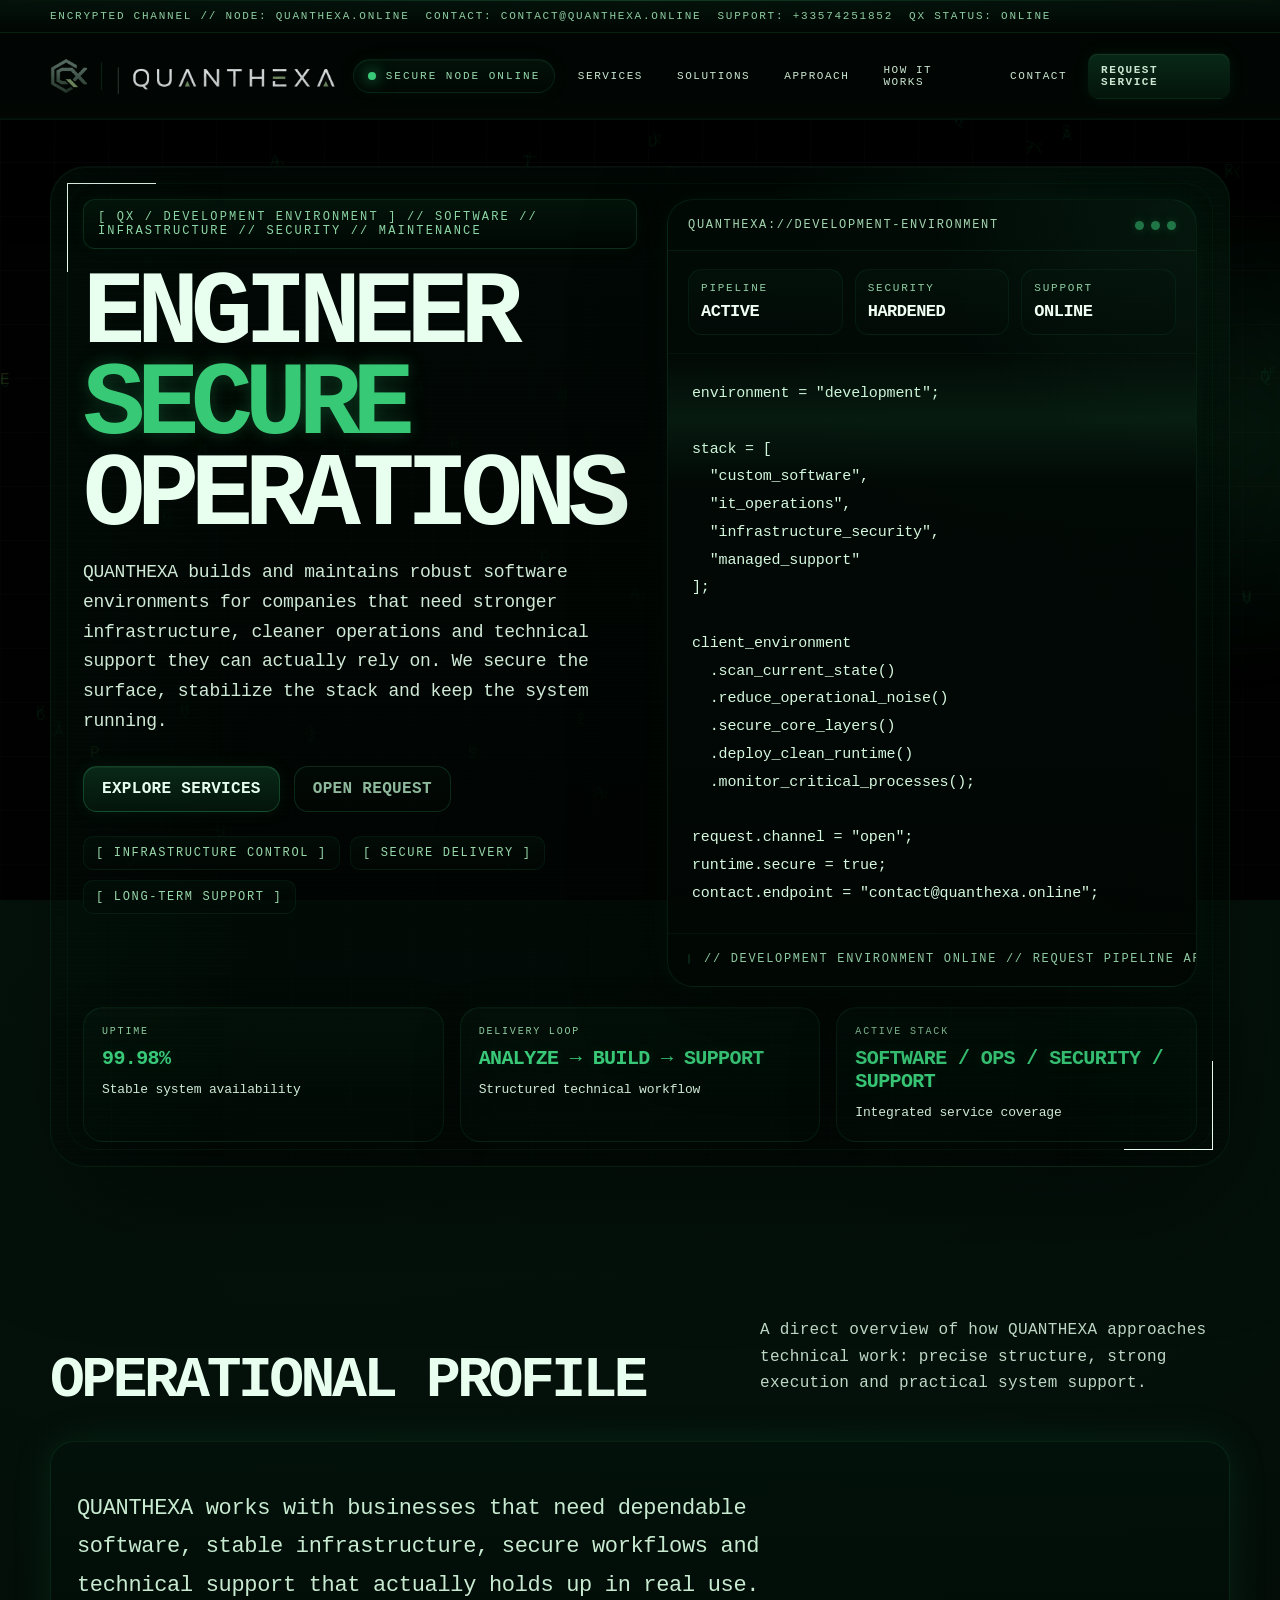
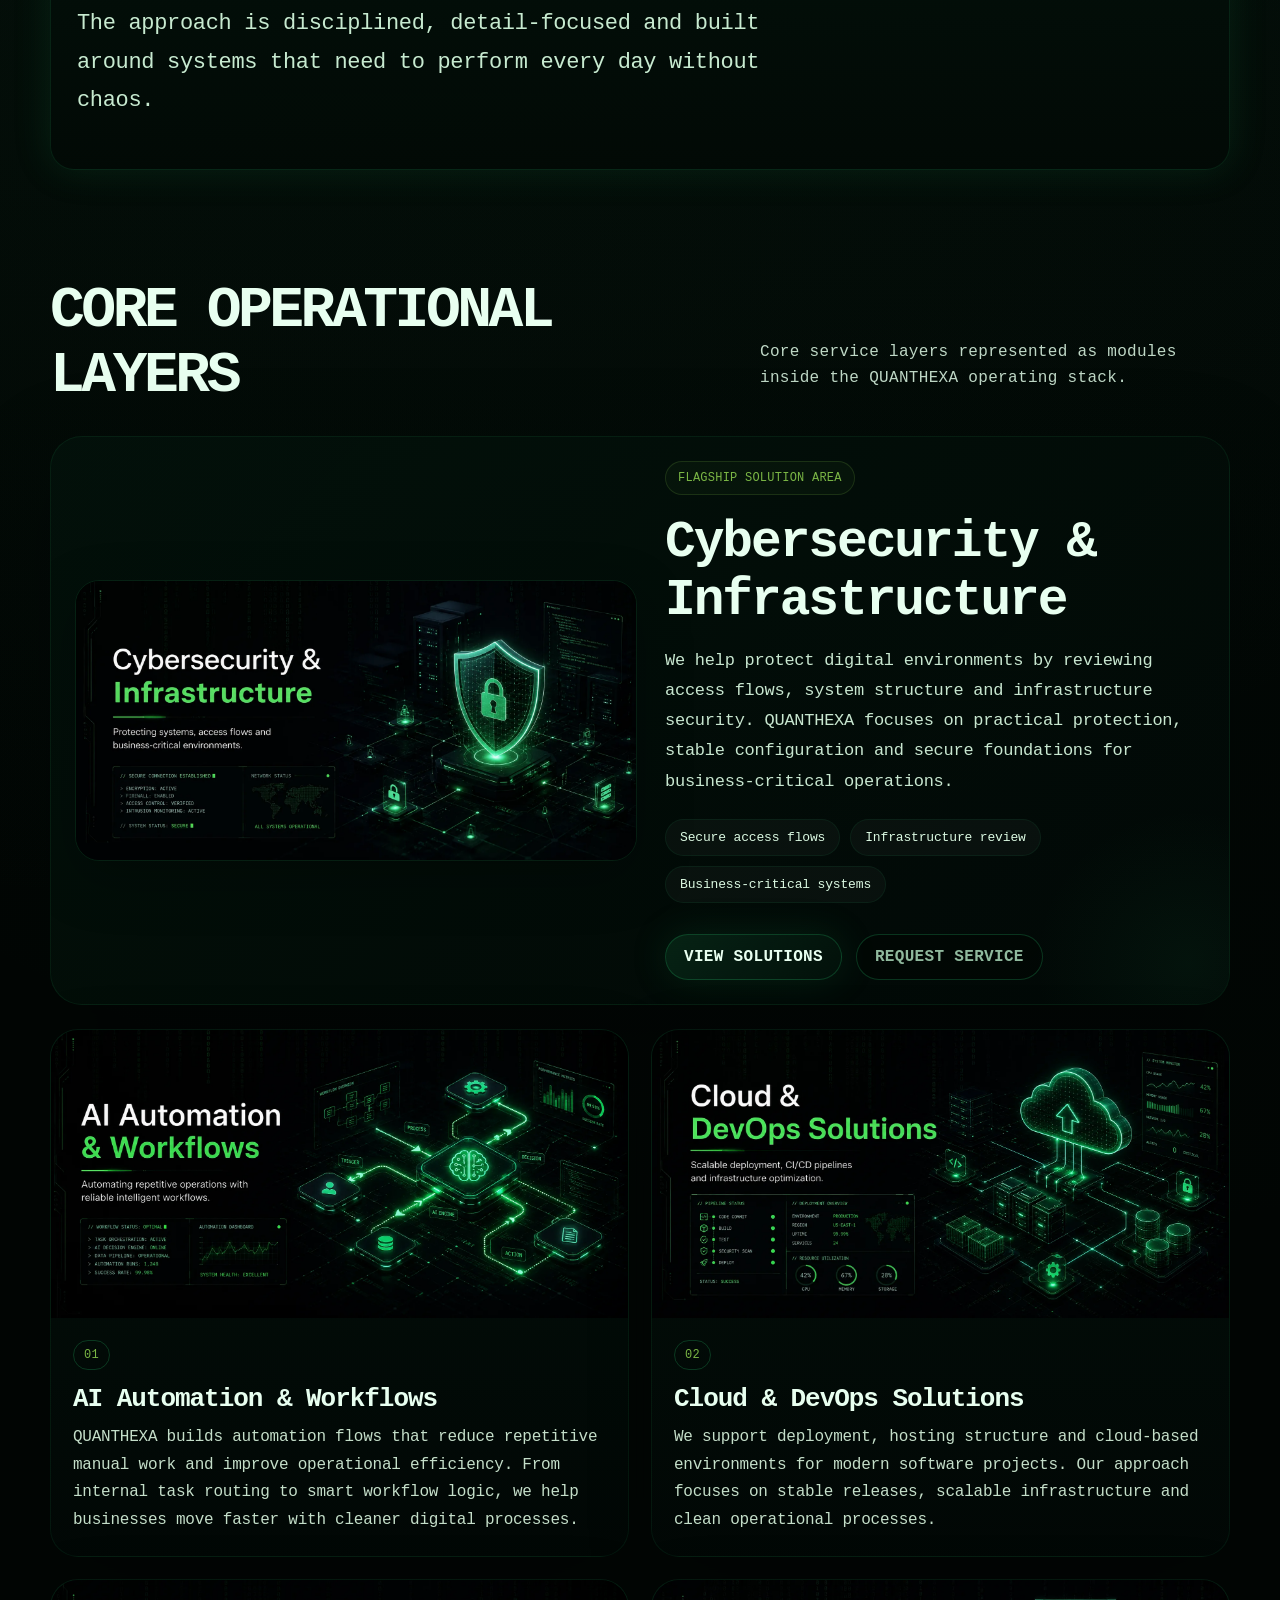
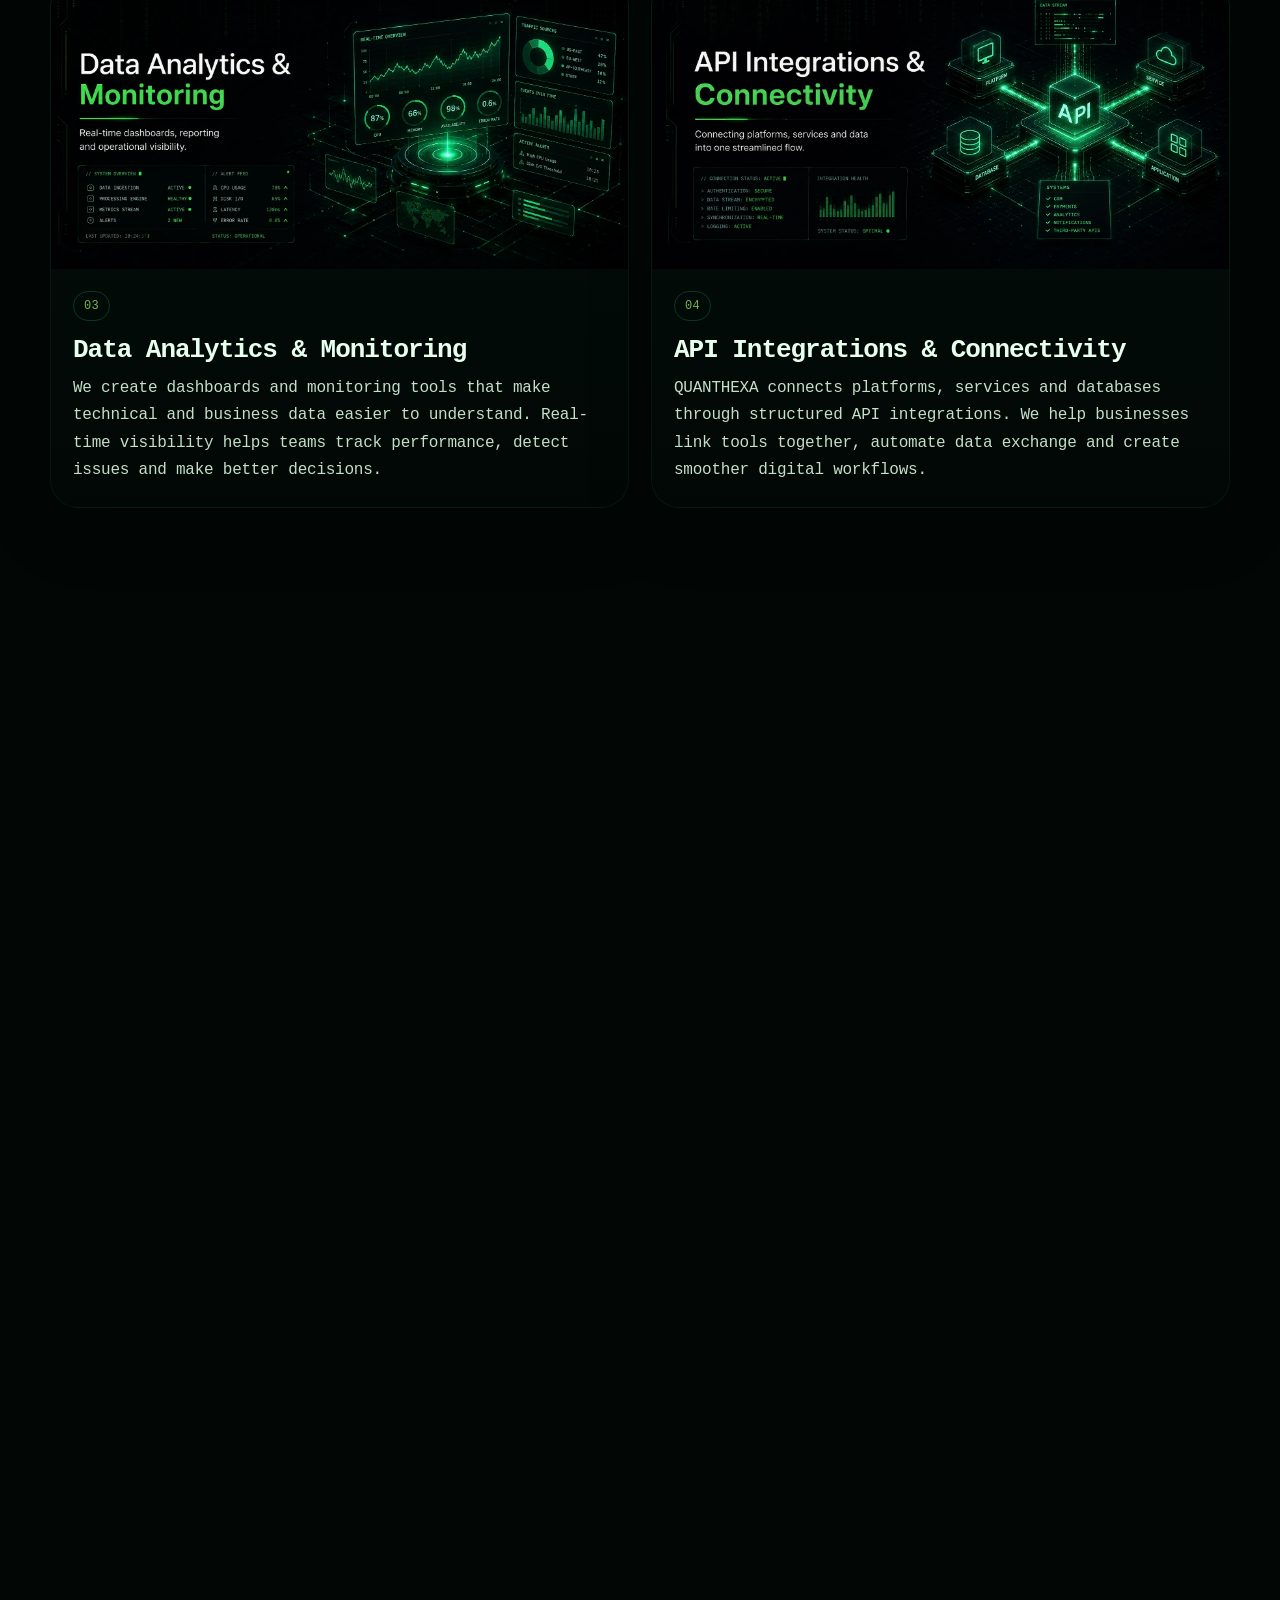
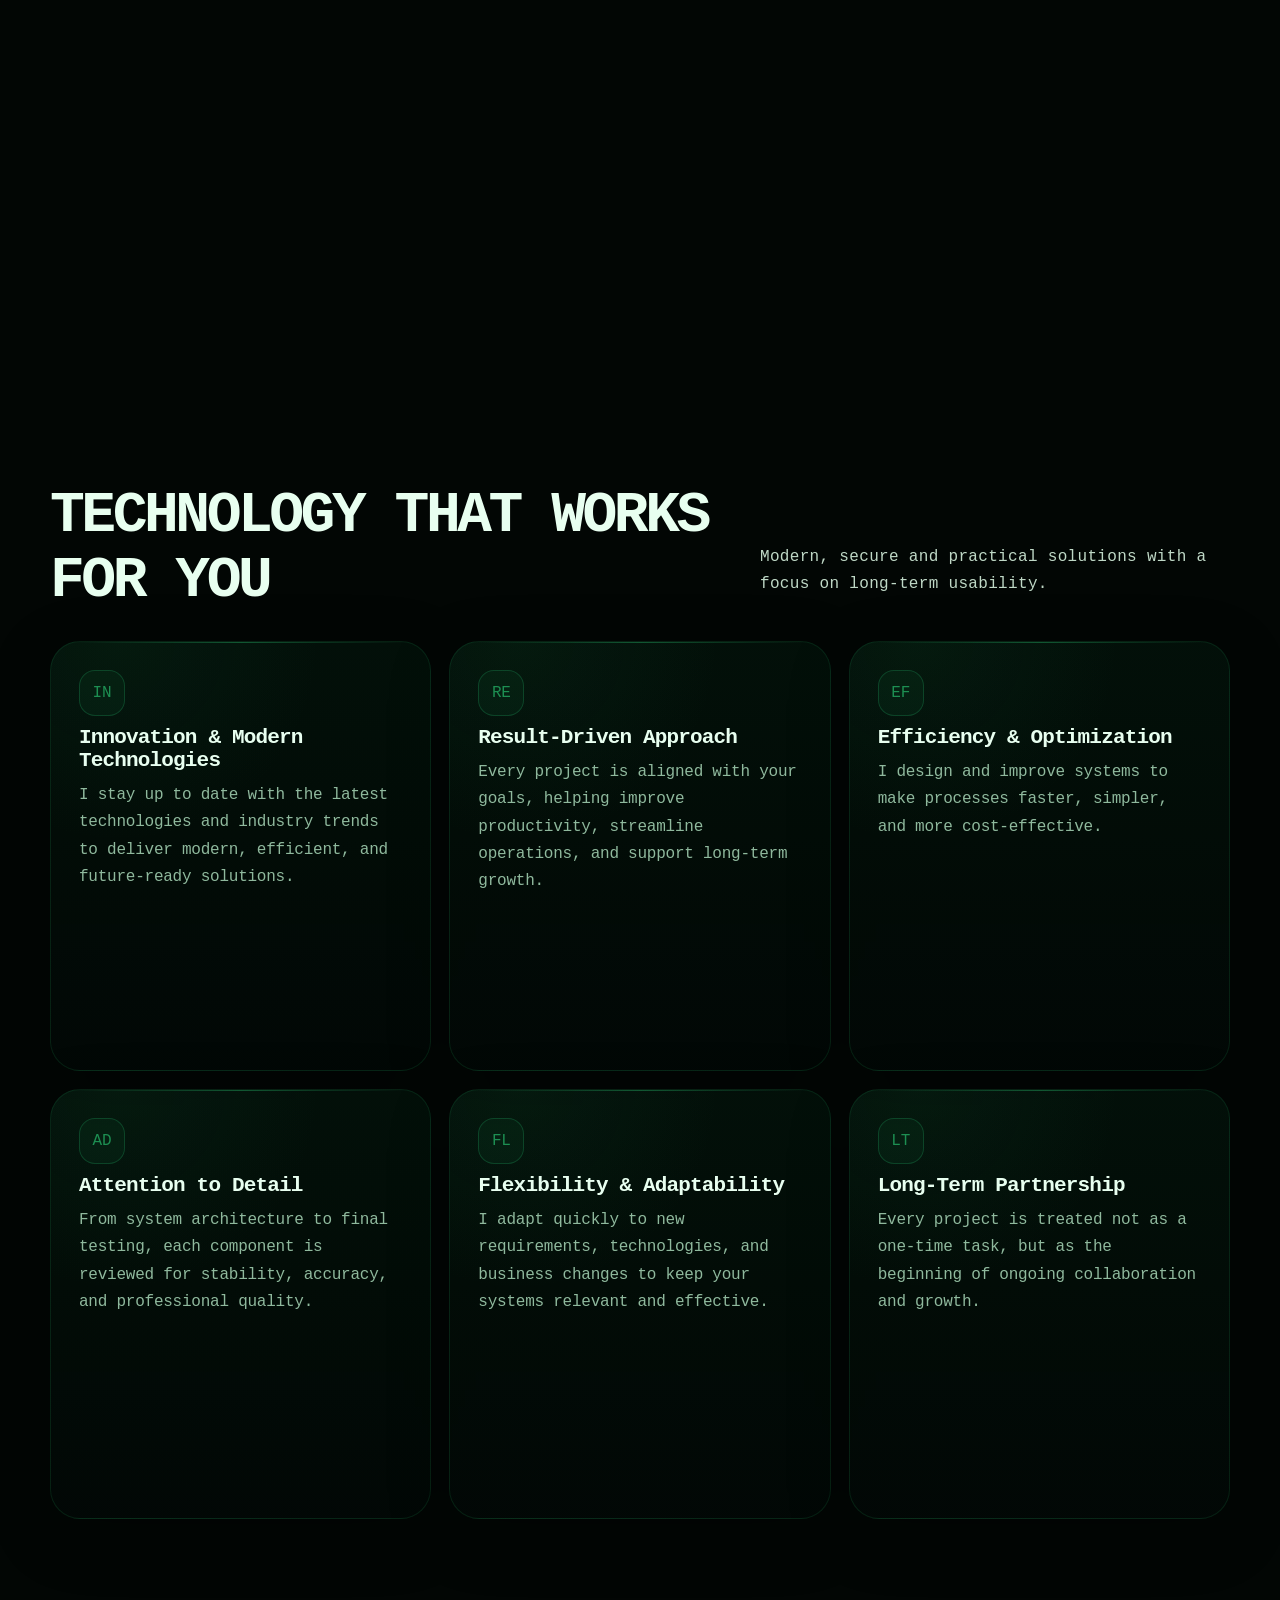
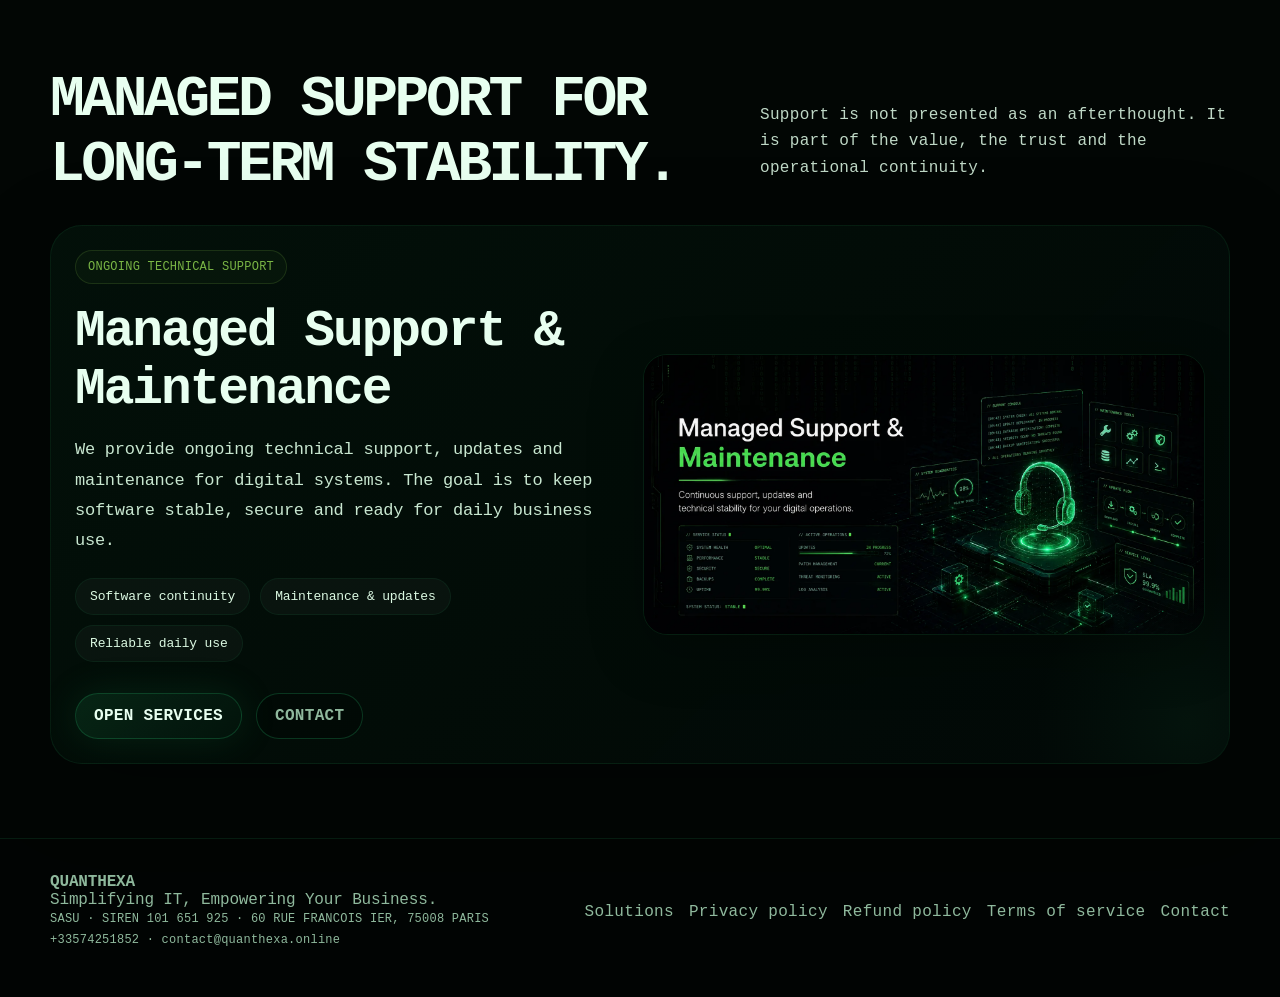
==== index.html @ be255910 "Add files via upload" ====
<!doctype html>
<html lang="en">
<head> <meta charset="utf-8"> <meta name="viewport" content="width=device-width, initial-scale=1"> <title>Main Page · QUANTHEXA</title> <meta name="description" content="QUANTHEXA provides custom software, IT operations, system management, support and maintenance services from Paris."> <script>
(function(){ try { if (localStorage.getItem('qxPreloaderShown') === 'true') { document.documentElement.classList.add('qx-preloader-skip'); } } catch(e) {}
})();
</script><link rel="stylesheet" href="assets/style.css"> <link rel="icon" type="image/png" sizes="32x32" href="assets/images/favicon-32x32.png"> <link rel="icon" href="assets/images/favicon.ico"> <link rel="apple-touch-icon" href="assets/images/apple-touch-icon.png">
</head>
<body>
<div id="qx-preloader" class="qx-preloader" aria-hidden="true"> <div class="qx-loader-shell"> <div class="qx-loader-mark"><span>QX</span></div> <div class="qx-loader-copy"> <div class="qx-loader-kicker">QUANTHEXA DEVELOPMENT CORE</div> <div class="qx-loader-title">Welcome to the development environment</div> <div class="qx-loader-lines"> <span>[OK] Development environment unlocked</span> <span>[OK] Core modules synchronized</span> <span>[OK] Secure session established</span> </div> <div class="qx-loader-bar"><i></i></div> </div> </div>
</div> <canvas id="matrixCanvas"></canvas> <div class="noise"></div> <div class="glow-orb"></div> <header class="topbar topbar-hq topbar-hq-v3"> <div class="topbar-signal topbar-signal-v3"> <div class="container topbar-signal-inner topbar-signal-inner-v3"> <span>ENCRYPTED CHANNEL // NODE: QUANTHEXA.ONLINE</span> <span>CONTACT: contact@quanthexa.online</span> <span>SUPPORT: +33574251852</span> <span>QX STATUS: ONLINE</span> </div> </div> <div class="container nav nav-hacker nav-hq nav-hq-v3"> <div class="nav-left nav-left-v3"> <a class="brand brand-split" href="index.html"><img class="brand-symbol" src="assets/images/quanthexa-symbol.png" alt="QUANTHEXA logo"><span class="brand-separator" aria-hidden="true"></span><img class="brand-wordmark" src="assets/images/quanthexa-wordmark.png" alt="QUANTHEXA"></a> <div class="nav-status"><span class="status-dot"></span>SECURE NODE ONLINE</div> </div> <nav class="navlinks navlinks-hacker navlinks-hq navlinks-hq-v3"> <a href="services.html">Services</a> <a href="solutions.html">Solutions</a> <a href="cases.html">Approach</a> <a href="process.html">How it works</a> <a href="contact.html">Contact</a> <a class="btn btn-cta-hacker" href="request.html">Request service</a> </nav> <div class="nav-right-ops"> <div class="ops-chip"><small>LATENCY</small><b>12MS</b></div> <div class="ops-chip"><small>THREAT</small><b>LOW</b></div> <div class="ops-chip"><small>MODE</small><b>READY</b></div> </div> <button class="btn secondary hamb">Menu</button> </div> </header> <main> <section class="hero hero-hacker hero-hacker-v4 hero-with-right-console">
      <div class="container">
        <div class="hq-shell hq-shell-v4 hq-shell-right-console">
          <div class="hq-frame-lines" aria-hidden="true"></div>
          <div class="hq-grid hq-grid-right-console">
            <div class="hq-copy reveal">
              <div class="hacker-kicker">[ QX / DEVELOPMENT ENVIRONMENT ] // SOFTWARE // INFRASTRUCTURE // SECURITY // MAINTENANCE</div>
              <h1 class="hq-title hq-title-v4">
                <span>ENGINEER</span>
                <span class="accent-line">SECURE</span>
                <span>OPERATIONS</span>
              </h1>
              <p class="lead hq-lead">QUANTHEXA builds and maintains robust software environments for companies that need stronger infrastructure, cleaner operations and technical support they can actually rely on. We secure the surface, stabilize the stack and keep the system running.</p>
              <div class="hero-actions hacker-actions">
                <a class="btn btn-cta-hacker" href="services.html">Explore services</a>
                <a class="btn secondary btn-outline-hacker" href="request.html">Open request</a>
              </div>
              <div class="hq-tape hq-tape-v4">
                <span>[ INFRASTRUCTURE CONTROL ]</span>
                <span>[ SECURE DELIVERY ]</span>
                <span>[ LONG-TERM SUPPORT ]</span>
              </div>
            </div>

            <aside class="right-dev-console reveal">
              <div class="right-dev-console-head">
                <span>quanthexa://development-environment</span>
                <div class="hacker-console-lights"><i></i><i></i><i></i></div>
              </div>

              <div class="right-console-chips">
                <div class="console-chip"><small>PIPELINE</small><b>ACTIVE</b></div>
                <div class="console-chip"><small>SECURITY</small><b>HARDENED</b></div>
                <div class="console-chip"><small>SUPPORT</small><b>ONLINE</b></div>
              </div>

              <div class="right-code-window">
                <div class="scan scan-fast"></div>
                <pre class="hacker-code">environment = "development";

stack = [
  "custom_software",
  "it_operations",
  "infrastructure_security",
  "managed_support"
];

client_environment
  .scan_current_state()
  .reduce_operational_noise()
  .secure_core_layers()
  .deploy_clean_runtime()
  .monitor_critical_processes();

request.channel = "open";
runtime.secure = true;
contact.endpoint = "contact@quanthexa.online";</pre>
              </div>

              <div class="right-console-footer">
                <div class="console-meter"><span></span></div>
                <p>// DEVELOPMENT ENVIRONMENT ONLINE // REQUEST PIPELINE ARMED</p>
              </div>
            </aside>
          </div>

          <div class="hero-ops-strip reveal">
            <div class="ops-strip-card"><small>UPTIME</small><b>99.98%</b><span>Stable system availability</span></div>
            <div class="ops-strip-card"><small>DELIVERY LOOP</small><b>ANALYZE → BUILD → SUPPORT</b><span>Structured technical workflow</span></div>
            <div class="ops-strip-card"><small>ACTIVE STACK</small><b>SOFTWARE / OPS / SECURITY / SUPPORT</b><span>Integrated service coverage</span></div>
          </div>
        </div>
      </div>
    </section> <section class="section"> <div class="container"> <div class="section-title reveal"> <h2>Operational profile</h2> <p>A direct overview of how QUANTHEXA approaches technical work: precise structure, strong execution and practical system support.</p> </div> <div class="panel reveal"> <p class="lead">QUANTHEXA works with businesses that need dependable software, stable infrastructure, secure workflows and technical support that actually holds up in real use. The approach is disciplined, detail-focused and built around systems that need to perform every day without chaos.</p> </div> </div> </section> <section class="section home-visual-section"> <div class="container"> <div class="section-title reveal"> <h2>Core operational layers</h2> <p>Core service layers represented as modules inside the QUANTHEXA operating stack.</p> </div> <div class="home-feature reveal"> <div class="home-feature-media"> <img src="assets/images/cybersecurity-infrastructure.webp" alt="Cybersecurity & Infrastructure" loading="lazy"> </div> <div class="home-feature-copy"> <span class="eyebrow">FLAGSHIP SOLUTION AREA</span> <h3>Cybersecurity & Infrastructure</h3> <p>We help protect digital environments by reviewing access flows, system structure and infrastructure security. QUANTHEXA focuses on practical protection, stable configuration and secure foundations for business-critical operations.</p> <div class="feature-pills"> <span>Secure access flows</span> <span>Infrastructure review</span> <span>Business-critical systems</span> </div> <div class="hero-actions"> <a class="btn" href="solutions.html">View solutions</a> <a class="btn secondary" href="request.html">Request service</a> </div> </div> </div> <div class="home-visual-grid"> <article class="home-visual-card reveal"> <img src="assets/images/ai-automation-workflows.webp" alt="AI Automation & Workflows" loading="lazy"> <div> <span class="badge">01</span> <h3>AI Automation & Workflows</h3> <p>QUANTHEXA builds automation flows that reduce repetitive manual work and improve operational efficiency. From internal task routing to smart workflow logic, we help businesses move faster with cleaner digital processes.</p> </div> </article> <article class="home-visual-card reveal"> <img src="assets/images/cloud-devops-solutions.webp" alt="Cloud & DevOps Solutions" loading="lazy"> <div> <span class="badge">02</span> <h3>Cloud & DevOps Solutions</h3> <p>We support deployment, hosting structure and cloud-based environments for modern software projects. Our approach focuses on stable releases, scalable infrastructure and clean operational processes.</p> </div> </article> <article class="home-visual-card reveal"> <img src="assets/images/data-analytics-monitoring.webp" alt="Data Analytics & Monitoring" loading="lazy"> <div> <span class="badge">03</span> <h3>Data Analytics & Monitoring</h3> <p>We create dashboards and monitoring tools that make technical and business data easier to understand. Real-time visibility helps teams track performance, detect issues and make better decisions.</p> </div> </article> <article class="home-visual-card reveal"> <img src="assets/images/api-integrations-connectivity.webp" alt="API Integrations & Connectivity" loading="lazy"> <div> <span class="badge">04</span> <h3>API Integrations & Connectivity</h3> <p>QUANTHEXA connects platforms, services and databases through structured API integrations. We help businesses link tools together, automate data exchange and create smoother digital workflows.</p> </div> </article> </div> </div> </section> <section class="section"> <div class="container"> <div class="section-title reveal"> <h2>Solutions Designed to Perform and Last</h2> <p>I value long-term partnerships and always aim to be a reliable technology partner my clients can trust.</p> </div> <div class="cards"> <div class="card reveal"><div class="icon">01</div><span class="badge">QX-SVC-01</span><h3>Software Development & Custom Solutions</h3><p>I design and develop software tailored specifically to your needs. From the initial idea to the final deployment, I create applications that streamline your processes, improve efficiency, and help your business grow.</p><div class="price">from €1,200</div><button class="btn" data-service="Software Development & Custom Solutions">Request</button></div> <div class="card reveal"><div class="icon">02</div><span class="badge">QX-SVC-02</span><h3>IT Operations & System Management</h3><p>I take care of your IT systems so they run smoothly every day. I monitor networks, manage servers, optimize performance, and help prevent issues before they happen.</p><div class="price">from €900 / month</div><button class="btn" data-service="IT Operations & System Management">Request</button></div> <div class="card reveal"><div class="icon">03</div><span class="badge">QX-SVC-03</span><h3>Software Support & Maintenance</h3><p>I provide ongoing support to keep your software working at its best: bug fixes, feature updates, operational assistance, and reliable maintenance for business-critical tools.</p><div class="price">from €650 / month</div><button class="btn" data-service="Software Support & Maintenance">Request</button></div> </div> </div> </section> <section class="section"> <div class="container split"> <div class="reveal"> <span class="eyebrow">YOUR VISION, MY EXPERTISE</span> <h2>Your Partner in Digital Growth</h2> <p class="lead">I believe that technology should simplify processes, improve productivity, and support long-term growth. That’s why I work closely with every client, carefully analyzing their goals and challenges before building or managing any system.</p> <p>From software development to IT operations and maintenance, QUANTHEXA provides practical, scalable, and secure solutions designed for real business environments.</p> </div> <div class="terminal reveal"> <div class="terminal-head">growth-stack.map <div class="dots"><i></i><i></i><i></i></div></div> <div class="code-window">[OK] Business needs analyzed<br>[OK] Workflows mapped<br>[OK] System architecture planned<br>[OK] Secure development path selected<br>[OK] Long-term support model prepared<br><br>QX-DETAIL :: attention_to_detail<br>QX-FLEX :: adaptability_layer<br>QX-PARTNER :: long_term_support<br>QX-RESULT :: measurable_value</div> </div> </div> </section> <section class="section"> <div class="container"> <div class="section-title reveal"> <h2>Technology That Works for You</h2> <p>Modern, secure and practical solutions with a focus on long-term usability.</p> </div> <div class="cards"> <div class="card reveal"><div class="icon">IN</div><h3>Innovation & Modern Technologies</h3><p>I stay up to date with the latest technologies and industry trends to deliver modern, efficient, and future-ready solutions.</p></div> <div class="card reveal"><div class="icon">RE</div><h3>Result-Driven Approach</h3><p>Every project is aligned with your goals, helping improve productivity, streamline operations, and support long-term growth.</p></div> <div class="card reveal"><div class="icon">EF</div><h3>Efficiency & Optimization</h3><p>I design and improve systems to make processes faster, simpler, and more cost-effective.</p></div> <div class="card reveal"><div class="icon">AD</div><h3>Attention to Detail</h3><p>From system architecture to final testing, each component is reviewed for stability, accuracy, and professional quality.</p></div> <div class="card reveal"><div class="icon">FL</div><h3>Flexibility & Adaptability</h3><p>I adapt quickly to new requirements, technologies, and business changes to keep your systems relevant and effective.</p></div> <div class="card reveal"><div class="icon">LT</div><h3>Long-Term Partnership</h3><p>Every project is treated not as a one-time task, but as the beginning of ongoing collaboration and growth.</p></div> </div> </div> </section> <section class="section"> <div class="container"> <div class="section-title reveal"> <h2>Managed support for long-term stability.</h2> <p>Support is not presented as an afterthought. It is part of the value, the trust and the operational continuity.</p> </div> <div class="home-feature reverse reveal"> <div class="home-feature-media"> <img src="assets/images/managed-support-maintenance.webp" alt="Managed Support & Maintenance" loading="lazy"> </div> <div class="home-feature-copy"> <span class="eyebrow">ONGOING TECHNICAL SUPPORT</span> <h3>Managed Support & Maintenance</h3> <p>We provide ongoing technical support, updates and maintenance for digital systems. The goal is to keep software stable, secure and ready for daily business use.</p> <div class="feature-pills"> <span>Software continuity</span> <span>Maintenance & updates</span> <span>Reliable daily use</span> </div> <div class="hero-actions"> <a class="btn" href="services.html">Open services</a> <a class="btn secondary" href="contact.html">Contact</a> </div> </div> </div> </div> </section> </main> <footer class="footer"> <div class="container footer-grid"> <div><b>QUANTHEXA</b><br>Simplifying IT, Empowering Your Business.<br><span class="micro">SASU · SIREN 101 651 925 · 60 RUE FRANCOIS IER, 75008 PARIS</span><br><span class="micro">+33574251852 · contact@quanthexa.online</span></div> <div class="footer-links"><a href="solutions.html">Solutions</a><a href="privacy.html">Privacy policy</a><a href="refund.html">Refund policy</a><a href="terms.html">Terms of service</a><a href="contact.html">Contact</a></div> </div> </footer> <script src="assets/app.js"></script>
</body>
</html>
---- assets/style.css ----
:root{
  --bg:#020604;
  --panel:rgba(3,18,11,.78);
  --line:rgba(29,143,82,.18);
  --line2:rgba(29,143,82,.34);
  --text:#e8fff0;
  --muted:#8fb99d;
  --green:#1d8f52;
  --acid:#7ab645;
  --shadow:0 0 38px rgba(29,143,82,.16);
  --radius:24px;
}
*{box-sizing:border-box}html{scroll-behavior:smooth}body{margin:0;min-height:100vh;font-family:Inter,ui-sans-serif,system-ui,-apple-system,BlinkMacSystemFont,"Segoe UI",Arial,sans-serif;color:var(--text);background:radial-gradient(circle at 20% 0%,rgba(29,143,82,.12),transparent 34%),radial-gradient(circle at 80% 10%,rgba(18,96,66,.06),transparent 32%),var(--bg);overflow-x:hidden}#matrixCanvas{position:fixed;inset:0;width:100%;height:100%;z-index:-3;background:#010302}.noise{position:fixed;inset:0;z-index:-2;pointer-events:none;background-image:linear-gradient(rgba(255,255,255,.025) 1px,transparent 1px),linear-gradient(90deg,rgba(255,255,255,.018) 1px,transparent 1px);background-size:54px 54px;mask-image:linear-gradient(to bottom,#000,rgba(0,0,0,.55))}.glow-orb{position:fixed;width:540px;height:540px;right:-220px;top:18vh;background:radial-gradient(circle,rgba(29,143,82,.18),transparent 65%);filter:blur(16px);z-index:-1;pointer-events:none}a{color:inherit;text-decoration:none}.container{width:min(1180px,calc(100% - 40px));margin:0 auto}.topbar{position:sticky;top:0;z-index:50;backdrop-filter:blur(18px);background:linear-gradient(180deg,rgba(2,8,5,.9),rgba(2,8,5,.62));border-bottom:1px solid var(--line)}.nav{display:flex;align-items:center;justify-content:space-between;height:78px}.brand{display:flex;align-items:center;gap:13px;font-weight:800;letter-spacing:.12em}.logo{width:42px;height:42px;border:1px solid var(--line2);border-radius:14px;background:linear-gradient(135deg,rgba(29,143,82,.24),rgba(0,0,0,.3));display:grid;place-items:center;box-shadow:var(--shadow);position:relative;overflow:hidden}.logo:before{content:"";position:absolute;inset:8px;border:1px solid rgba(122,182,69,.24);transform:rotate(45deg)}.logo span{color:var(--green);font-family:ui-monospace,SFMono-Regular,Menlo,monospace;font-size:13px}.navlinks{display:flex;align-items:center;gap:8px}.navlinks a{padding:11px 14px;border:1px solid transparent;border-radius:999px;color:var(--muted);font-size:14px}.navlinks a:hover,.navlinks a.active{border-color:var(--line2);color:var(--text);background:rgba(29,143,82,.07)}.btn{display:inline-flex;align-items:center;justify-content:center;gap:10px;border:1px solid var(--line2);background:linear-gradient(135deg,rgba(29,143,82,.18),rgba(29,143,82,.05));color:var(--text);border-radius:999px;padding:13px 18px;font-weight:700;box-shadow:var(--shadow);cursor:pointer;transition:.2s}.btn:hover{transform:translateY(-2px);border-color:rgba(122,182,69,.38)}.btn.secondary{background:rgba(0,0,0,.25);box-shadow:none;color:var(--muted)}.hero{padding:96px 0 64px}.grid-hero{display:grid;grid-template-columns:1.04fr .96fr;gap:38px;align-items:center}.eyebrow{display:inline-flex;gap:9px;align-items:center;color:var(--acid);border:1px solid rgba(122,182,69,.18);background:rgba(122,182,69,.045);border-radius:999px;padding:9px 12px;font-family:ui-monospace,SFMono-Regular,Menlo,monospace;font-size:12px;letter-spacing:.12em}.pulse{width:7px;height:7px;border-radius:50%;background:var(--green);box-shadow:0 0 16px var(--green)}h1{font-size:clamp(46px,8vw,96px);line-height:.94;margin:24px 0 22px;letter-spacing:-.075em}.accent{color:var(--green);text-shadow:0 0 34px rgba(29,143,82,.26)}.lead{font-size:clamp(17px,2.2vw,22px);line-height:1.65;color:#c7ead0;max-width:720px}.hero-actions{display:flex;gap:14px;flex-wrap:wrap;margin-top:31px}.terminal{border:1px solid var(--line);background:linear-gradient(180deg,rgba(1,11,6,.84),rgba(1,8,5,.66));border-radius:var(--radius);box-shadow:var(--shadow);overflow:hidden}.terminal-head{display:flex;align-items:center;justify-content:space-between;border-bottom:1px solid var(--line);padding:14px 16px;color:var(--muted);font-family:ui-monospace,SFMono-Regular,Menlo,monospace;font-size:12px}.dots{display:flex;gap:7px}.dots i{display:block;width:10px;height:10px;border-radius:50%;background:rgba(29,143,82,.42)}.code-window{padding:20px;min-height:390px;font-family:ui-monospace,SFMono-Regular,Menlo,monospace;font-size:13px;line-height:1.8;color:#bfffd0;position:relative}.code-window b{color:var(--green)}.code-window em{color:var(--acid);font-style:normal}.scan{position:absolute;inset:0;background:linear-gradient(transparent,rgba(29,143,82,.08),transparent);height:120px;animation:scan 5.5s linear infinite;pointer-events:none}@keyframes scan{from{transform:translateY(-160px)}to{transform:translateY(420px)}}.section{padding:74px 0}.section-title{display:flex;justify-content:space-between;gap:20px;align-items:end;margin-bottom:28px}.section-title h2{font-size:clamp(32px,5vw,58px);letter-spacing:-.055em;margin:0}.section-title p{max-width:470px;color:var(--muted);line-height:1.65}.cards{display:grid;grid-template-columns:repeat(3,1fr);gap:18px}.card{border:1px solid var(--line);background:linear-gradient(180deg,var(--panel),rgba(2,9,5,.72));border-radius:var(--radius);padding:24px;box-shadow:0 16px 60px rgba(0,0,0,.26);position:relative;overflow:hidden}.card:before{content:"";position:absolute;top:0;left:20px;right:20px;height:1px;background:linear-gradient(90deg,transparent,var(--green),transparent);opacity:.55}.card h3{font-size:21px;margin:10px 0 10px}.card p{color:var(--muted);line-height:1.7;margin:0}.icon{width:46px;height:46px;border:1px solid var(--line2);border-radius:16px;display:grid;place-items:center;color:var(--green);background:rgba(29,143,82,.08);font-family:ui-monospace,SFMono-Regular,Menlo,monospace}.price{font-size:34px;font-weight:700;margin:20px 0 4px;color:var(--green)}.micro{font-size:12px;color:var(--muted);font-family:ui-monospace,SFMono-Regular,Menlo,monospace}.split{display:grid;grid-template-columns:.9fr 1.1fr;gap:22px}.list{display:grid;gap:12px}.item{display:flex;gap:13px;border:1px solid var(--line);border-radius:18px;padding:14px;background:rgba(3,15,8,.56)}.check{color:var(--green);font-weight:900}.stats{display:grid;grid-template-columns:repeat(4,1fr);gap:14px;margin-top:28px}.stat{border:1px solid var(--line);border-radius:20px;padding:18px;background:rgba(5,22,12,.62)}.stat b{display:block;font-size:30px;color:var(--green)}.stat span{color:var(--muted);font-size:13px}.page-hero{padding:72px 0 32px}.page-hero h1{font-size:clamp(42px,7vw,78px)}.service-table{display:grid;gap:14px}.service-row{display:grid;grid-template-columns:1fr auto;gap:20px;align-items:center;border:1px solid var(--line);border-radius:24px;padding:22px;background:rgba(4,20,11,.72)}.service-row h3{margin:0 0 8px}.service-row p{margin:0;color:var(--muted);line-height:1.55}.badge{display:inline-flex;padding:7px 10px;border:1px solid var(--line2);border-radius:999px;color:var(--acid);font-family:ui-monospace,SFMono-Regular,Menlo,monospace;font-size:12px}.timeline{display:grid;gap:18px;counter-reset:step}.step{counter-increment:step;display:grid;grid-template-columns:72px 1fr;gap:16px;align-items:start;border:1px solid var(--line);background:rgba(3,18,10,.72);border-radius:24px;padding:22px}.step:before{content:"0" counter(step);width:52px;height:52px;border-radius:18px;border:1px solid var(--line2);display:grid;place-items:center;color:var(--green);font-family:ui-monospace,SFMono-Regular,Menlo,monospace;background:rgba(29,143,82,.08)}.form{display:grid;gap:14px}.field{display:grid;gap:8px}.field label{color:#caffd5;font-size:14px}.field input,.field select,.field textarea{width:100%;border:1px solid var(--line);background:rgba(0,0,0,.34);border-radius:16px;padding:14px 15px;color:var(--text);outline:none;font:inherit}.field textarea{min-height:130px;resize:vertical}.field input:focus,.field select:focus,.field textarea:focus{border-color:rgba(29,143,82,.55);box-shadow:0 0 0 4px rgba(29,143,82,.08)}.success{display:none;border:1px solid rgba(56,255,122,.45);border-radius:20px;padding:18px;background:rgba(29,143,82,.11);color:#dffff0}.success.show{display:block}.footer{border-top:1px solid var(--line);padding:34px 0 46px;color:var(--muted);background:rgba(0,0,0,.25)}.footer-grid{display:grid;grid-template-columns:1fr auto;gap:20px;align-items:center}.footer-links{display:flex;gap:15px;flex-wrap:wrap}.reveal{opacity:0;transform:translateY(18px);transition:opacity .7s ease,transform .7s ease}.reveal.visible{opacity:1;transform:none}.hamb{display:none}@media(max-width:860px){.navlinks{display:none}.hamb{display:inline-flex}.grid-hero,.split{grid-template-columns:1fr}.cards{grid-template-columns:1fr}.stats{grid-template-columns:repeat(2,1fr)}.section-title{display:block}.service-row{grid-template-columns:1fr}.footer-grid{grid-template-columns:1fr}.hero{padding-top:54px}h1{font-size:52px}.mobile-open .navlinks{display:flex;position:absolute;left:20px;right:20px;top:78px;flex-direction:column;align-items:stretch;background:rgba(2,8,5,.96);border:1px solid var(--line);border-radius:22px;padding:14px}.mobile-open .navlinks a{text-align:center}}

.panel{border:1px solid var(--line);background:linear-gradient(180deg,var(--panel),rgba(2,9,5,.72));border-radius:var(--radius);padding:26px;box-shadow:var(--shadow)}.legal h2{margin-top:28px}.legal h2:first-child{margin-top:0}.legal p{color:#c7ead0;line-height:1.75}.panel p{color:#c7ead0;line-height:1.75}


.solution-stack{display:grid;gap:34px}.solution-block{border:1px solid var(--line);background:linear-gradient(180deg,rgba(3,18,11,.82),rgba(1,8,5,.72));border-radius:30px;overflow:hidden;box-shadow:0 24px 80px rgba(0,0,0,.34)}.solution-block img{display:block;width:100%;aspect-ratio:2/1;object-fit:cover}.solution-copy{padding:28px}.solution-copy h2{font-size:clamp(28px,4vw,48px);letter-spacing:-.045em;margin:14px 0 12px}.solution-copy p{color:#c7ead0;line-height:1.75;font-size:17px;max-width:920px}.visual-grid{display:grid;grid-template-columns:repeat(2,1fr);gap:18px}.visual-card{border:1px solid var(--line);border-radius:24px;overflow:hidden;background:rgba(3,18,11,.72);box-shadow:0 18px 60px rgba(0,0,0,.24)}.visual-card img{display:block;width:100%;aspect-ratio:2/1;object-fit:cover}.visual-card div{padding:20px}.visual-card h3{margin:12px 0 8px;font-size:22px}.visual-card p{margin:0;color:#c7ead0;line-height:1.65}.center-action{display:flex;justify-content:center;margin-top:26px}@media(max-width:860px){.visual-grid{grid-template-columns:1fr}.solution-copy{padding:22px}}


/* Premium services redesign */
.premium-hero{padding:84px 0 34px}
.hero-shell{display:grid;grid-template-columns:1.2fr .8fr;gap:24px;align-items:stretch;padding:28px;border:1px solid rgba(29,143,82,.16);border-radius:32px;background:linear-gradient(135deg,rgba(4,18,11,.88),rgba(2,10,7,.62));box-shadow:0 30px 100px rgba(0,0,0,.34),inset 0 1px 0 rgba(255,255,255,.04);position:relative;overflow:hidden}
.hero-shell:before{content:"";position:absolute;inset:0;background:linear-gradient(120deg,rgba(122,182,69,.05),transparent 28%,transparent 72%,rgba(29,143,82,.08));pointer-events:none}
.hero-shell-copy h1{max-width:880px;margin-bottom:16px}
.hero-shell-copy .lead{max-width:760px}
.hero-shell-aside{display:flex;align-items:stretch}
.mini-terminal{width:100%;border:1px solid rgba(29,143,82,.16);border-radius:26px;background:linear-gradient(180deg,rgba(3,14,9,.92),rgba(2,8,5,.8));overflow:hidden;box-shadow:inset 0 1px 0 rgba(255,255,255,.03)}
.mini-head{display:flex;justify-content:space-between;align-items:center;padding:14px 16px;border-bottom:1px solid rgba(29,143,82,.14);color:var(--muted);font-family:ui-monospace,SFMono-Regular,Menlo,monospace;font-size:12px}
.mini-body{padding:18px;display:grid;gap:14px}
.mini-body div{display:flex;justify-content:space-between;gap:12px;padding:12px 14px;border-radius:18px;background:rgba(56,255,122,.045);border:1px solid rgba(29,143,82,.09)}
.mini-body span{color:var(--muted);font-size:13px;text-transform:lowercase}
.mini-body b{color:#e7fff0;font-size:14px}
.hero-metrics{display:grid;grid-template-columns:repeat(3,1fr);gap:18px;margin-top:18px}
.metric-card{padding:22px;border:1px solid rgba(29,143,82,.14);border-radius:26px;background:linear-gradient(180deg,rgba(3,16,10,.82),rgba(2,9,6,.7));box-shadow:0 18px 54px rgba(0,0,0,.18)}
.metric-card span{display:block;color:var(--muted);font-size:13px;margin-bottom:10px}
.metric-card b{display:block;font-size:24px;letter-spacing:-.04em;margin-bottom:8px;color:#f2fff6}
.metric-card small{display:block;color:#bad7c1;line-height:1.6;font-size:13px}
.services-premium-section{padding-top:28px}
.premium-services{display:grid;gap:18px}
.service-lux{display:grid;grid-template-columns:minmax(0,1fr) 285px;gap:24px;padding:26px;border:1px solid rgba(29,143,82,.14);border-radius:30px;background:linear-gradient(135deg,rgba(3,18,11,.84),rgba(2,10,7,.72));position:relative;overflow:hidden;box-shadow:0 22px 70px rgba(0,0,0,.28),inset 0 1px 0 rgba(255,255,255,.03);transition:transform .25s ease,border-color .25s ease,box-shadow .25s ease}
.service-lux:before{content:"";position:absolute;top:0;left:32px;right:32px;height:1px;background:linear-gradient(90deg,transparent,rgba(122,182,69,.56),transparent);opacity:.42}
.service-lux:after{content:"";position:absolute;inset:auto -80px -120px auto;width:260px;height:260px;background:radial-gradient(circle,rgba(29,143,82,.11),transparent 65%);pointer-events:none}
.service-lux:hover{transform:translateY(-3px);border-color:rgba(29,143,82,.24);box-shadow:0 30px 90px rgba(0,0,0,.35),0 0 0 1px rgba(29,143,82,.04) inset}
.service-lux-main h3{font-size:31px;letter-spacing:-.05em;margin:14px 0 10px}
.service-lux-main p{margin:0;color:#c7ead0;line-height:1.72;font-size:16px;max-width:820px}
.service-lux-top{display:flex;align-items:center;gap:10px;flex-wrap:wrap}
.service-tag{display:inline-flex;padding:8px 12px;border-radius:999px;background:rgba(29,143,82,.08);border:1px solid rgba(29,143,82,.14);color:#d8ffdd;font-size:12px;letter-spacing:.04em;text-transform:uppercase}
.service-points{display:flex;gap:10px;flex-wrap:wrap;margin-top:18px}
.service-points span{display:inline-flex;align-items:center;gap:8px;padding:10px 14px;border-radius:999px;background:rgba(255,255,255,.03);border:1px solid rgba(56,255,122,.1);color:#d9f5df;font-size:13px}
.service-points span:before{content:"";width:6px;height:6px;border-radius:50%;background:var(--green);box-shadow:0 0 10px rgba(29,143,82,.42)}
.service-lux-side{position:relative;display:flex;flex-direction:column;justify-content:space-between;gap:16px;padding:18px;border-radius:24px;border:1px solid rgba(29,143,82,.12);background:linear-gradient(180deg,rgba(7,26,16,.76),rgba(3,10,7,.92));box-shadow:inset 0 1px 0 rgba(255,255,255,.03)}
.service-price-block small{display:block;color:var(--muted);font-size:12px;letter-spacing:.08em;text-transform:uppercase;margin-bottom:8px}
.service-price-block .price{margin:0 0 10px;font-size:clamp(30px,2vw,42px);line-height:1;letter-spacing:-.06em;color:#2c9f61;text-shadow:0 0 22px rgba(29,143,82,.18)}
.service-price-block p{margin:0;color:#bfd8c6;line-height:1.65;font-size:14px}
.service-lux-side .btn{width:100%}
.solutions-preview-section{padding-top:24px}
.premium-visual-grid{gap:22px}
.premium-visual-grid .visual-card{border-radius:28px;background:linear-gradient(180deg,rgba(3,18,11,.78),rgba(2,9,6,.72));border:1px solid rgba(29,143,82,.12);box-shadow:0 22px 70px rgba(0,0,0,.24);transition:transform .22s ease,border-color .22s ease}
.premium-visual-grid .visual-card:hover{transform:translateY(-4px);border-color:rgba(29,143,82,.22)}
.premium-visual-grid .visual-card div{padding:22px 22px 24px}
.premium-visual-grid .visual-card h3{font-size:24px;letter-spacing:-.04em}
.premium-visual-grid .visual-card p{color:#c4dec9;line-height:1.72}
@media(max-width:980px){.hero-shell,.service-lux{grid-template-columns:1fr}.hero-metrics{grid-template-columns:1fr}.service-lux-side{padding:20px}}
@media(max-width:860px){.premium-hero{padding-top:56px}.hero-shell{padding:20px;border-radius:24px}.service-lux{padding:20px;border-radius:24px}.service-lux-main h3{font-size:25px}.service-points{gap:8px}.service-points span{font-size:12px;padding:9px 12px}.premium-visual-grid{gap:18px}}


/* Homepage visuals */
.home-visual-section{padding-top:34px}
.home-feature{display:grid;grid-template-columns:1.02fr .98fr;gap:28px;align-items:center;border:1px solid rgba(29,143,82,.14);border-radius:32px;padding:24px;background:linear-gradient(135deg,rgba(3,18,11,.82),rgba(2,10,7,.72));box-shadow:0 26px 90px rgba(0,0,0,.28);overflow:hidden;position:relative}
.home-feature:before{content:"";position:absolute;inset:auto -120px -120px auto;width:320px;height:320px;background:radial-gradient(circle,rgba(29,143,82,.08),transparent 68%);pointer-events:none}
.home-feature.reverse{grid-template-columns:.98fr 1.02fr}
.home-feature.reverse .home-feature-media{order:2}
.home-feature.reverse .home-feature-copy{order:1}
.home-feature-media img{display:block;width:100%;aspect-ratio:2/1;object-fit:cover;border-radius:24px;border:1px solid rgba(29,143,82,.14);box-shadow:0 18px 54px rgba(0,0,0,.26)}
.home-feature-copy h3{font-size:clamp(34px,4vw,54px);letter-spacing:-.055em;margin:18px 0 14px}
.home-feature-copy p{color:#c8e7d0;line-height:1.78;font-size:17px;max-width:760px}
.feature-pills{display:flex;gap:10px;flex-wrap:wrap;margin:22px 0 10px}
.feature-pills span{display:inline-flex;align-items:center;padding:10px 14px;border-radius:999px;border:1px solid rgba(29,143,82,.12);background:rgba(255,255,255,.03);color:#dbf9e2;font-size:13px}
.home-visual-grid{display:grid;grid-template-columns:repeat(2,1fr);gap:22px;margin-top:24px}
.home-visual-card{border:1px solid rgba(29,143,82,.12);border-radius:28px;overflow:hidden;background:linear-gradient(180deg,rgba(3,18,11,.78),rgba(2,9,6,.7));box-shadow:0 20px 64px rgba(0,0,0,.24);transition:transform .24s ease,border-color .24s ease}
.home-visual-card:hover{transform:translateY(-4px);border-color:rgba(29,143,82,.22)}
.home-visual-card img{display:block;width:100%;aspect-ratio:2/1;object-fit:cover}
.home-visual-card div{padding:22px}
.home-visual-card h3{margin:14px 0 10px;font-size:26px;letter-spacing:-.05em}
.home-visual-card p{margin:0;color:#c4dec9;line-height:1.72}
@media(max-width:980px){.home-feature,.home-feature.reverse{grid-template-columns:1fr}.home-feature.reverse .home-feature-media,.home-feature.reverse .home-feature-copy{order:initial}.home-visual-grid{grid-template-columns:1fr}}
@media(max-width:860px){.home-feature{padding:18px;border-radius:24px}.home-feature-media img{border-radius:18px}.home-feature-copy h3{font-size:30px}.home-visual-card{border-radius:24px}.home-visual-card div{padding:18px}}


/* QUANTHEXA preloader */
.qx-preloader{
  position:fixed;
  inset:0;
  z-index:9999;
  display:grid;
  place-items:center;
  background:
    radial-gradient(circle at 50% 42%,rgba(29,143,82,.12),transparent 36%),
    linear-gradient(180deg,rgba(1,5,3,.98),rgba(0,0,0,.98));
  transition:opacity .75s ease,visibility .75s ease;
}
.qx-preloader:before{
  content:"";
  position:absolute;
  inset:0;
  background:
    linear-gradient(rgba(29,143,82,.03) 1px,transparent 1px),
    linear-gradient(90deg,rgba(29,143,82,.02) 1px,transparent 1px);
  background-size:42px 42px;
  mask-image:radial-gradient(circle at center,#000,transparent 72%);
}
.qx-preloader.is-hidden{
  opacity:0;
  visibility:hidden;
  pointer-events:none;
}
.qx-loader-shell{
  position:relative;
  width:min(560px,calc(100% - 44px));
  padding:30px;
  border:1px solid rgba(29,143,82,.18);
  border-radius:32px;
  background:linear-gradient(135deg,rgba(4,20,12,.88),rgba(1,7,4,.88));
  box-shadow:0 36px 110px rgba(0,0,0,.55),0 0 70px rgba(29,143,82,.12),inset 0 1px 0 rgba(255,255,255,.04);
  overflow:hidden;
}
.qx-loader-shell:before{
  content:"";
  position:absolute;
  left:26px;
  right:26px;
  top:0;
  height:1px;
  background:linear-gradient(90deg,transparent,rgba(122,182,69,.56),transparent);
}
.qx-loader-mark{
  width:72px;
  height:72px;
  border-radius:24px;
  display:grid;
  place-items:center;
  margin-bottom:22px;
  border:1px solid rgba(29,143,82,.28);
  background:radial-gradient(circle,rgba(29,143,82,.18),rgba(0,0,0,.25));
  box-shadow:0 0 38px rgba(29,143,82,.18);
  position:relative;
}
.qx-loader-mark:before{
  content:"";
  position:absolute;
  inset:13px;
  border:1px solid rgba(122,182,69,.28);
  transform:rotate(45deg);
}
.qx-loader-mark span{
  color:#2c9f61;
  font-family:ui-monospace,SFMono-Regular,Menlo,monospace;
  font-weight:700;
  letter-spacing:.08em;
}
.qx-loader-kicker{
  color:var(--acid);
  font-family:ui-monospace,SFMono-Regular,Menlo,monospace;
  font-size:12px;
  letter-spacing:.18em;
  margin-bottom:10px;
}
.qx-loader-title{
  font-size:clamp(26px,4vw,42px);
  line-height:1;
  font-weight:700;
  letter-spacing:-.06em;
  margin-bottom:18px;
}
.qx-loader-lines{
  display:grid;
  gap:8px;
  color:#bfe8c8;
  font-family:ui-monospace,SFMono-Regular,Menlo,monospace;
  font-size:13px;
  margin-bottom:20px;
}
.qx-loader-lines span{
  opacity:0;
  animation:qxLine .9s ease forwards;
}
.qx-loader-lines span:nth-child(2){animation-delay:.25s}
.qx-loader-lines span:nth-child(3){animation-delay:.5s}
.qx-loader-bar{
  height:10px;
  border-radius:999px;
  border:1px solid rgba(56,255,122,.2);
  background:rgba(0,0,0,.35);
  overflow:hidden;
}
.qx-loader-bar i{
  display:block;
  height:100%;
  width:0;
  border-radius:999px;
  background:linear-gradient(90deg,rgba(29,143,82,.18),rgba(29,143,82,.78),rgba(122,182,69,.48));
  box-shadow:0 0 22px rgba(56,255,122,.35);
  animation:qxLoad 1.45s cubic-bezier(.22,1,.36,1) forwards;
}
@keyframes qxLoad{to{width:100%}}
@keyframes qxLine{to{opacity:1}}
@media(max-width:640px){
  .qx-loader-shell{padding:24px;border-radius:24px}
  .qx-loader-mark{width:62px;height:62px;border-radius:20px}
}


html.qx-preloader-skip .qx-preloader{display:none!important;opacity:0!important;visibility:hidden!important;pointer-events:none!important}

.policy-page{max-width:980px;margin:0 auto}
.policy-page h2{font-size:clamp(25px,3vw,38px);letter-spacing:-.04em;color:#f1fff4;border-top:1px solid rgba(29,143,82,.14);padding-top:24px}
.policy-page h2:first-child{border-top:0;padding-top:0}
.policy-page p{font-size:15.5px;line-height:1.82;color:#c8e2cf}
.policy-page .policy-item{position:relative;padding-left:18px;color:#d7f2dd}
.policy-page .policy-item:before{content:"";position:absolute;left:0;top:.85em;width:6px;height:6px;border-radius:50%;background:var(--green);opacity:.7}


/* Legal policy pages fix */
.policy-page{max-width:980px;margin:0 auto;opacity:1!important;transform:none!important}
.policy-page h2{font-size:clamp(25px,3vw,38px);letter-spacing:-.04em;color:#f1fff4;border-top:1px solid rgba(29,143,82,.14);padding-top:24px;margin-top:28px}
.policy-page h2:first-child{border-top:0;padding-top:0;margin-top:0}
.policy-page p{font-size:15.5px;line-height:1.82;color:#c8e2cf;margin:0 0 18px}
html.qx-preloader-skip .qx-preloader{display:none!important;opacity:0!important;visibility:hidden!important;pointer-events:none!important}



@media(max-width:860px){.brand-image img{height:28px;max-width:180px}}


/* Split header brand: symbol + larger wordmark */
.brand-split{display:flex;align-items:center;gap:14px;padding:0!important;border:none!important;background:transparent!important}
.brand-split:hover,.brand-split.active{background:transparent!important;border-color:transparent!important}
.brand-symbol{display:block;height:36px;width:auto;object-fit:contain;flex:none}
.brand-separator{width:1px;height:28px;background:rgba(29,143,82,.22);display:block;flex:none}
.brand-wordmark{display:block;height:28px;width:auto;object-fit:contain;flex:none;position:relative;top:4px}
@media(max-width:1100px){.brand-symbol{height:34px}.brand-wordmark{height:24px;position:relative;top:3px}.brand-split{gap:12px}}
@media(max-width:860px){.brand-symbol{height:30px}.brand-separator{height:22px}.brand-wordmark{height:20px;position:relative;top:2px}.brand-split{gap:10px}}


@media(max-width:860px){
  .cards .card{min-height:auto}
  .cards .card .price{font-size:30px}
}


/* Minimal neon price redesign */
.cards .card{
  display:flex;
  flex-direction:column;
  min-height:430px;
  padding:28px;
  border-radius:30px;
  background:
    radial-gradient(circle at 18% 0%,rgba(29,143,82,.08),transparent 38%),
    linear-gradient(180deg,rgba(3,18,11,.82),rgba(2,9,6,.72));
}
.cards .card p{
  flex:1;
}
.cards .card .price{
  margin-top:28px;
  margin-bottom:16px;
  display:inline-block;
  width:auto;
  max-width:100%;
  padding:0;
  border:none;
  background:transparent;
  box-shadow:none;
  color:#39c978;
  font-size:clamp(24px,2.1vw,36px);
  font-weight:500;
  line-height:1.08;
  letter-spacing:-.045em;
  text-shadow:
    0 0 6px rgba(57,201,120,.18),
    0 0 14px rgba(57,201,120,.16),
    0 0 28px rgba(57,201,120,.10);
}
.cards .card .btn{
  width:max-content;
  min-width:132px;
  padding:13px 19px;
  border-radius:16px;
  background:linear-gradient(135deg,rgba(29,143,82,.14),rgba(7,26,16,.74));
  box-shadow:none;
}
.cards .card .btn:hover{
  transform:translateY(-2px);
  background:linear-gradient(135deg,rgba(29,143,82,.22),rgba(7,26,16,.84));
}
.cards .card:after{
  content:"";
  position:absolute;
  left:28px;
  right:28px;
  bottom:94px;
  height:1px;
  background:linear-gradient(90deg,transparent,rgba(29,143,82,.18),transparent);
  pointer-events:none;
}
@media(max-width:860px){
  .cards .card{min-height:auto}
  .cards .card .price{font-size:28px}
}


/* Hacker typography upgrade */
:root{
  --font-hacker: "Consolas", "Lucida Console", "SFMono-Regular", "Menlo", "Monaco", "Liberation Mono", "Courier New", monospace;
}
body{
  font-family: var(--font-hacker);
  letter-spacing: -0.01em;
}
h1,h2,h3,h4,h5,h6,
.navlinks a,
.btn,
.brand,
.brand-split,
.eyebrow,
.badge,
.price,
.stat b,
.metric-card b,
.service-price-block .price,
.service-tag,
.section-title h2,
.hero-shell-copy h1,
.home-feature-copy h3,
.home-visual-card h3,
.card h3,
.policy-page h2{
  font-family: var(--font-hacker);
}
h1,h2,h3,h4,h5,h6,
.hero-shell-copy h1,
.home-feature-copy h3,
.home-visual-card h3,
.card h3,
.section-title h2{
  letter-spacing: -0.04em;
  text-transform: none;
}
.lead,
p,
.card p,
.home-visual-card p,
.home-feature-copy p,
.policy-page p,
.service-lux-main p,
.mini-body b,
.mini-body span{
  font-family: var(--font-hacker);
  letter-spacing: -0.015em;
}
.navlinks a,
.btn,
.badge,
.eyebrow,
.service-tag,
.micro,
.terminal-head,
.mini-head,
.footer-links a,
.section-title p,
.stat span,
.metric-card span,
.metric-card small{
  font-family: var(--font-hacker);
  letter-spacing: 0.02em;
}
.navlinks a,
.btn,
.badge,
.eyebrow,
.service-tag{
  text-transform: uppercase;
}
.code-window,
.terminal,
.mini-terminal,
.policy-page .policy-item,
.feature-pills span,
.service-points span{
  font-family: var(--font-hacker);
}
.brand-wordmark,
.brand-symbol{
  image-rendering: -webkit-optimize-contrast;
}


/* Global neon glow upgrade */
:root{
  --neon-soft: 0 0 10px rgba(57,201,120,.10), 0 0 24px rgba(57,201,120,.08), 0 0 44px rgba(57,201,120,.05);
  --neon-medium: 0 0 12px rgba(57,201,120,.16), 0 0 30px rgba(57,201,120,.12), 0 0 64px rgba(57,201,120,.08);
  --neon-strong: 0 0 14px rgba(57,201,120,.24), 0 0 34px rgba(57,201,120,.18), 0 0 84px rgba(57,201,120,.12);
}

.topbar{
  box-shadow: 0 10px 40px rgba(0,0,0,.32), inset 0 -1px 0 rgba(29,143,82,.14);
}
.panel,
.terminal,
.mini-terminal,
.card,
.visual-card,
.home-visual-card,
.home-feature,
.service-lux,
.metric-card,
.stat,
.service-lux-side,
.page-hero .container,
.legal,
.contact-card,
.process-step,
.case-card{
  transition: border-color .28s ease, box-shadow .28s ease, transform .28s ease, background .28s ease;
}

.panel:hover,
.terminal:hover,
.mini-terminal:hover,
.home-feature:hover,
.service-lux:hover,
.metric-card:hover,
.contact-card:hover,
.process-step:hover,
.case-card:hover,
.legal:hover{
  border-color: rgba(57,201,120,.24) !important;
  box-shadow: 0 22px 70px rgba(0,0,0,.26), var(--neon-soft);
}

.cards .card,
.visual-card,
.home-visual-card,
.stat,
.metric-card{
  position: relative;
  overflow: hidden;
}
.cards .card:before,
.visual-card:before,
.home-visual-card:before,
.stat:before,
.metric-card:before,
.service-lux:before{
  transition: opacity .28s ease;
}
.cards .card:hover,
.visual-card:hover,
.home-visual-card:hover,
.stat:hover,
.metric-card:hover{
  transform: translateY(-6px);
  border-color: rgba(57,201,120,.28) !important;
  box-shadow: 0 26px 80px rgba(0,0,0,.34), var(--neon-medium);
}
.cards .card:hover::after,
.visual-card:hover::after,
.home-visual-card:hover::after,
.stat:hover::after,
.metric-card:hover::after,
.service-lux:hover::after{
  opacity: 1;
}
.cards .card::after,
.visual-card::after,
.home-visual-card::after,
.stat::after,
.metric-card::after,
.service-lux::after{
  content:"";
  position:absolute;
  inset:0;
  border-radius:inherit;
  pointer-events:none;
  opacity:0;
  box-shadow: inset 0 0 0 1px rgba(57,201,120,.18), 0 0 26px rgba(57,201,120,.10), 0 0 54px rgba(57,201,120,.08);
  transition: opacity .28s ease;
}

.cards .card:hover .price,
.service-lux:hover .price,
.visual-card:hover h3,
.home-visual-card:hover h3,
.home-feature:hover h3,
.metric-card:hover b,
.stat:hover b{
  color:#56e08f;
  text-shadow: 0 0 6px rgba(57,201,120,.20), 0 0 18px rgba(57,201,120,.18), 0 0 36px rgba(57,201,120,.10);
}

.cards .card:hover .badge,
.visual-card:hover .badge,
.home-visual-card:hover .badge,
.service-lux:hover .badge,
.service-lux:hover .service-tag,
.feature-pills span:hover,
.service-points span:hover{
  border-color: rgba(57,201,120,.28);
  box-shadow: inset 0 0 0 1px rgba(57,201,120,.10), 0 0 16px rgba(57,201,120,.10);
}

.btn{
  transition: transform .22s ease, border-color .22s ease, box-shadow .22s ease, background .22s ease, color .22s ease;
}
.btn:hover{
  border-color: rgba(57,201,120,.34) !important;
  box-shadow: 0 0 10px rgba(57,201,120,.14), 0 0 22px rgba(57,201,120,.10), inset 0 0 0 1px rgba(57,201,120,.10);
}
.btn.secondary:hover{
  box-shadow: 0 0 10px rgba(57,201,120,.12), 0 0 20px rgba(57,201,120,.08), inset 0 0 0 1px rgba(57,201,120,.08);
}

.navlinks a:hover,
.footer-links a:hover{
  color:#66e69a;
  text-shadow: 0 0 10px rgba(57,201,120,.16), 0 0 20px rgba(57,201,120,.10);
}

.brand-split:hover .brand-separator,
.brand-split:hover .brand-wordmark,
.brand-split:hover .brand-symbol{
  filter: drop-shadow(0 0 8px rgba(57,201,120,.16)) drop-shadow(0 0 18px rgba(57,201,120,.10));
}

.code-window,
.mini-terminal,
.terminal{
  box-shadow: 0 16px 54px rgba(0,0,0,.24), inset 0 0 0 1px rgba(29,143,82,.08);
}
.terminal:hover,
.mini-terminal:hover{
  box-shadow: 0 20px 66px rgba(0,0,0,.28), inset 0 0 0 1px rgba(57,201,120,.12), 0 0 26px rgba(57,201,120,.08);
}

input:hover, textarea:hover, select:hover,
input:focus, textarea:focus, select:focus{
  border-color: rgba(57,201,120,.28) !important;
  box-shadow: 0 0 0 1px rgba(57,201,120,.12), 0 0 20px rgba(57,201,120,.08);
}

.home-feature:hover .home-feature-media img,
.home-visual-card:hover img,
.visual-card:hover img{
  box-shadow: 0 18px 50px rgba(0,0,0,.26), 0 0 30px rgba(57,201,120,.08);
}

/* Keep glow premium, not too aggressive on mobile */
@media(max-width:860px){
  .cards .card:hover,
  .visual-card:hover,
  .home-visual-card:hover,
  .stat:hover,
  .metric-card:hover,
  .service-lux:hover{
    transform: translateY(-3px);
  }
}


/* Dark green select dropdown styling */
select{
  background: linear-gradient(180deg, rgba(4,22,13,.96), rgba(2,12,7,.96)) !important;
  color: #e7fff0 !important;
  border: 1px solid rgba(29,143,82,.26) !important;
  box-shadow: inset 0 0 0 1px rgba(29,143,82,.06), 0 0 0 rgba(0,0,0,0) !important;
}
select:hover,
select:focus{
  background: linear-gradient(180deg, rgba(5,26,15,.98), rgba(3,14,9,.98)) !important;
  border-color: rgba(57,201,120,.34) !important;
  box-shadow: 0 0 0 1px rgba(57,201,120,.10), 0 0 20px rgba(57,201,120,.08) !important;
  outline: none;
}
select option{
  background-color: #07190f !important;
  color: #e7fff0 !important;
}
select option:hover,
select option:checked,
select option:focus{
  background: #0d2a1a !important;
  color: #f3fff7 !important;
}


/* Faster technological loader + green cursor */
html, body, a, button, input, textarea, select, label {
  cursor: none;
}
.qx-cursor {
  position: fixed;
  left: 0;
  top: 0;
  width: 18px;
  height: 18px;
  border: 1px solid rgba(57,201,120,.9);
  border-radius: 999px;
  pointer-events: none;
  z-index: 10000;
  transform: translate3d(-50%, -50%, 0);
  box-shadow:
    0 0 8px rgba(57,201,120,.28),
    0 0 18px rgba(57,201,120,.18),
    inset 0 0 8px rgba(57,201,120,.12);
  background: rgba(57,201,120,.06);
  mix-blend-mode: screen;
  transition: width .18s ease, height .18s ease, border-color .18s ease, background .18s ease, opacity .18s ease;
}
.qx-cursor::after {
  content: "";
  position: absolute;
  inset: 5px;
  border-radius: inherit;
  background: rgba(57,201,120,.65);
  box-shadow: 0 0 10px rgba(57,201,120,.34);
}
.qx-cursor.is-hover {
  width: 30px;
  height: 30px;
  background: rgba(57,201,120,.10);
  border-color: rgba(111,232,155,.95);
}
.qx-cursor.is-hidden {
  opacity: 0;
}
.qx-preloader {
  background:
    radial-gradient(circle at 50% 44%,rgba(57,201,120,.14),transparent 28%),
    linear-gradient(180deg,rgba(0,4,2,.99),rgba(0,0,0,.985));
}
.qx-preloader::after {
  content: "";
  position: absolute;
  inset: 0;
  background:
    linear-gradient(90deg, transparent, rgba(57,201,120,.08), transparent),
    repeating-linear-gradient(0deg, rgba(57,201,120,.04) 0 1px, transparent 1px 7px);
  opacity: .35;
  animation: qxTechSweep .72s linear infinite;
  pointer-events: none;
}
.qx-loader-shell {
  width: min(520px, calc(100% - 44px));
  padding: 26px;
  border-radius: 28px;
  border-color: rgba(57,201,120,.26);
}
.qx-loader-title {
  font-size: clamp(24px,3.5vw,38px);
  margin-bottom: 14px;
}
.qx-loader-lines {
  gap: 6px;
  margin-bottom: 16px;
}
.qx-loader-lines span {
  animation-duration: .35s;
}
.qx-loader-lines span:nth-child(2){animation-delay:.10s}
.qx-loader-lines span:nth-child(3){animation-delay:.20s}
.qx-loader-bar i {
  animation: qxLoad .62s cubic-bezier(.22,1,.36,1) forwards;
}
@keyframes qxTechSweep {
  from { transform: translateX(-18%); }
  to { transform: translateX(18%); }
}
@media (pointer: coarse) {
  html, body, a, button, input, textarea, select, label { cursor: auto; }
  .qx-cursor { display: none; }
}


/* Hardcore hacker header + homepage redesign */
.topbar{
  position:sticky;
  top:0;
  z-index:60;
  backdrop-filter:blur(18px);
  background:linear-gradient(180deg,rgba(0,6,3,.96),rgba(1,10,6,.72));
  border-bottom:1px solid rgba(29,143,82,.16);
  box-shadow:0 18px 70px rgba(0,0,0,.34), inset 0 -1px 0 rgba(29,143,82,.10);
}
.topbar:before{
  content:"";
  position:absolute;
  left:0;right:0;top:0;height:1px;
  background:linear-gradient(90deg,transparent,rgba(57,201,120,.42),transparent);
  opacity:.55;
}
.nav.nav-hacker{
  min-height:84px;
  gap:20px;
}
.nav-left{
  display:flex;
  align-items:center;
  gap:18px;
  min-width:0;
}
.nav-status{
  display:inline-flex;
  align-items:center;
  gap:10px;
  padding:10px 14px;
  border:1px solid rgba(29,143,82,.18);
  background:linear-gradient(180deg,rgba(4,23,13,.7),rgba(2,11,7,.45));
  border-radius:999px;
  font-size:11px;
  letter-spacing:.18em;
  color:#96d9ac;
  box-shadow:inset 0 1px 0 rgba(255,255,255,.03), 0 0 20px rgba(29,143,82,.06);
  white-space:nowrap;
}
.status-dot{
  width:8px;
  height:8px;
  border-radius:50%;
  background:#39c978;
  box-shadow:0 0 14px rgba(57,201,120,.85),0 0 24px rgba(57,201,120,.42);
  animation:qxPulse 1.8s ease-in-out infinite;
}
@keyframes qxPulse{0%,100%{opacity:1;transform:scale(1)}50%{opacity:.72;transform:scale(.82)}}
.navlinks.navlinks-hacker{
  gap:10px;
}
.navlinks.navlinks-hacker a{
  padding:11px 12px;
  border-radius:12px;
  border:1px solid transparent;
  text-transform:uppercase;
  letter-spacing:.11em;
  font-size:12px;
  color:#cbe7d1;
}
.navlinks.navlinks-hacker a:hover,
.navlinks.navlinks-hacker a.active{
  background:linear-gradient(180deg,rgba(6,30,17,.82),rgba(3,15,9,.62));
  border-color:rgba(57,201,120,.18);
  color:#effff4;
  box-shadow:0 0 18px rgba(57,201,120,.08);
}
.btn.btn-cta-hacker{
  padding:13px 18px;
  border-radius:14px;
  background:linear-gradient(180deg,rgba(9,44,25,.92),rgba(5,24,14,.82));
  border:1px solid rgba(57,201,120,.24);
  box-shadow:0 0 18px rgba(57,201,120,.08), inset 0 1px 0 rgba(255,255,255,.05);
}
.btn.btn-outline-hacker{
  border-radius:14px;
  border:1px solid rgba(57,201,120,.18);
  background:linear-gradient(180deg,rgba(3,14,8,.62),rgba(2,8,5,.48));
}
.hero.hero-hacker{
  padding:58px 0 56px;
}
.hacker-hero-shell{
  position:relative;
  padding:30px;
  border-radius:34px;
  border:1px solid rgba(29,143,82,.14);
  background:
    linear-gradient(180deg,rgba(2,11,7,.76),rgba(1,5,3,.40));
  box-shadow:0 32px 120px rgba(0,0,0,.34), inset 0 1px 0 rgba(255,255,255,.03);
  overflow:hidden;
}
.hacker-hero-shell:before{
  content:"";
  position:absolute;
  inset:0;
  background:
    linear-gradient(90deg,rgba(57,201,120,.035),transparent 16%,transparent 84%,rgba(57,201,120,.035)),
    repeating-linear-gradient(0deg,rgba(57,201,120,.024) 0 1px,transparent 1px 9px);
  pointer-events:none;
  opacity:.52;
}
.hacker-hero-shell:after{
  content:"";
  position:absolute;
  inset:24px;
  border:1px solid rgba(29,143,82,.09);
  border-radius:26px;
  pointer-events:none;
}
.hacker-grid{
  position:relative;
  z-index:1;
  display:grid;
  grid-template-columns:1.03fr .97fr;
  gap:34px;
  align-items:stretch;
}
.hacker-copy,
.hacker-console{position:relative}
.hacker-kicker{
  display:inline-flex;
  align-items:center;
  min-height:40px;
  padding:10px 14px;
  border-radius:12px;
  border:1px solid rgba(57,201,120,.16);
  background:linear-gradient(180deg,rgba(5,25,14,.76),rgba(2,11,6,.5));
  color:#8fdaa8;
  font-size:12px;
  letter-spacing:.18em;
  text-transform:uppercase;
  box-shadow:0 0 16px rgba(57,201,120,.05);
}
.hacker-title{
  margin:24px 0 18px;
  display:grid;
  gap:6px;
  font-size:clamp(58px,8.5vw,116px);
  line-height:.86;
  letter-spacing:-.08em;
  text-transform:uppercase;
  text-shadow:0 0 24px rgba(57,201,120,.03);
}
.hacker-title span{display:block}
.hacker-title .accent-line{
  color:#2fc66d;
  text-shadow:0 0 16px rgba(57,201,120,.22),0 0 34px rgba(57,201,120,.08);
}
.hacker-lead{
  font-size:19px;
  max-width:760px;
  color:#d0ead7;
}
.hacker-actions{margin-top:28px}
.hacker-tape{
  display:flex;
  gap:10px;
  flex-wrap:wrap;
  margin-top:28px;
}
.hacker-tape span,
.hacker-stat{
  border:1px solid rgba(29,143,82,.14);
  background:linear-gradient(180deg,rgba(5,23,14,.58),rgba(2,10,6,.42));
  box-shadow:inset 0 1px 0 rgba(255,255,255,.02);
}
.hacker-tape span{
  padding:10px 13px;
  border-radius:11px;
  color:#9adcb0;
  font-size:12px;
  letter-spacing:.12em;
  text-transform:uppercase;
}
.hacker-stats{
  display:grid;
  grid-template-columns:repeat(4,1fr);
  gap:12px;
  margin-top:18px;
}
.hacker-stat{
  padding:16px 14px;
  border-radius:16px;
  min-height:96px;
}
.hacker-stat em{
  display:block;
  color:#3ad27a;
  text-shadow:0 0 14px rgba(57,201,120,.18);
  font-style:normal;
  font-size:30px;
  line-height:1;
  margin-bottom:10px;
}
.hacker-stat span{
  color:#bdddc6;
  font-size:13px;
  line-height:1.5;
}
.hacker-console{
  border:1px solid rgba(29,143,82,.16);
  border-radius:26px;
  overflow:hidden;
  background:linear-gradient(180deg,rgba(2,11,7,.88),rgba(1,7,4,.82));
  box-shadow:0 28px 88px rgba(0,0,0,.3),0 0 28px rgba(57,201,120,.05);
}
.hacker-console-head{
  display:flex;
  align-items:center;
  justify-content:space-between;
  gap:12px;
  padding:16px 18px;
  border-bottom:1px solid rgba(29,143,82,.12);
  color:#a6d9b3;
  font-size:12px;
  letter-spacing:.14em;
  text-transform:uppercase;
}
.hacker-console-lights{display:flex;gap:7px}
.hacker-console-lights i{
  width:9px;height:9px;border-radius:50%;display:block;
  background:rgba(57,201,120,.54);
  box-shadow:0 0 10px rgba(57,201,120,.22);
}
.hacker-console-grid{
  display:grid;
  grid-template-columns:repeat(4,1fr);
  gap:12px;
  padding:16px 18px;
  border-bottom:1px solid rgba(29,143,82,.08);
}
.console-chip{
  padding:12px 12px 13px;
  border:1px solid rgba(29,143,82,.12);
  border-radius:14px;
  background:linear-gradient(180deg,rgba(5,21,13,.58),rgba(3,12,8,.42));
}
.console-chip small{display:block;color:#8fcda2;font-size:11px;letter-spacing:.16em;margin-bottom:8px}
.console-chip b{display:block;color:#f0fff4;font-size:17px;letter-spacing:-.03em}
.hacker-code-wrap{
  position:relative;
  min-height:448px;
  padding:0;
}
.scan.scan-fast{
  inset:0;
  height:130px;
  background:linear-gradient(180deg,transparent,rgba(57,201,120,.09),transparent);
  animation:scanFast 4.2s linear infinite;
}
@keyframes scanFast{from{transform:translateY(-170px)}to{transform:translateY(490px)}}
.hacker-code{
  margin:0;
  padding:24px 22px;
  white-space:pre-wrap;
  font-size:14px;
  line-height:1.9;
  color:#d5f8de;
  font-family:var(--font-hacker, "Consolas", monospace);
}
.hacker-code::selection{background:rgba(57,201,120,.2)}
.hacker-console-footer{
  display:flex;
  align-items:center;
  gap:16px;
  padding:16px 18px 18px;
  border-top:1px solid rgba(29,143,82,.08);
}
.console-meter{
  flex:1;
  height:10px;
  border-radius:999px;
  border:1px solid rgba(57,201,120,.16);
  background:rgba(0,0,0,.36);
  overflow:hidden;
}
.console-meter span{
  display:block;
  width:74%;
  height:100%;
  border-radius:inherit;
  background:linear-gradient(90deg,rgba(57,201,120,.18),rgba(57,201,120,.82));
  box-shadow:0 0 18px rgba(57,201,120,.24);
}
.hacker-console-footer p{
  margin:0;
  color:#8dcaa0;
  font-size:12px;
  letter-spacing:.14em;
  text-transform:uppercase;
  white-space:nowrap;
}
/* sharpen the homepage section titles a little */
body .section-title h2{
  text-transform:uppercase;
  letter-spacing:-.06em;
}
body .section-title p{
  color:#bfd8c6;
}
@media(max-width:1200px){
  .nav-status{display:none}
  .hacker-grid{grid-template-columns:1fr}
}
@media(max-width:980px){
  .hacker-stats{grid-template-columns:repeat(2,1fr)}
  .hacker-console-grid{grid-template-columns:repeat(2,1fr)}
}
@media(max-width:860px){
  .topbar{backdrop-filter:blur(12px)}
  .nav.nav-hacker{min-height:76px}
  .hacker-hero-shell{padding:18px;border-radius:24px}
  .hacker-hero-shell:after{inset:14px;border-radius:18px}
  .hacker-title{font-size:clamp(46px,17vw,72px)}
  .hacker-kicker{font-size:10px;letter-spacing:.12em;min-height:auto}
  .hacker-lead{font-size:16px}
  .hacker-stats{grid-template-columns:1fr 1fr}
  .hacker-console-grid{grid-template-columns:1fr 1fr;gap:10px}
  .hacker-code{font-size:12px;padding:18px}
  .hacker-console-footer{flex-direction:column;align-items:flex-start}
  .hacker-console-footer p{white-space:normal}
}


/* Stronger header + hero v2 */
.topbar.topbar-hq{
  background:linear-gradient(180deg,rgba(0,4,2,.985),rgba(2,9,5,.76));
  border-bottom:1px solid rgba(29,143,82,.12);
  box-shadow:0 24px 70px rgba(0,0,0,.34), inset 0 -1px 0 rgba(29,143,82,.08);
}
.topbar-signal{
  border-bottom:1px solid rgba(29,143,82,.10);
  background:linear-gradient(180deg,rgba(5,23,13,.62),rgba(2,10,6,.28));
}
.topbar-signal-inner{
  min-height:34px;
  display:flex;
  align-items:center;
  justify-content:space-between;
  gap:18px;
  color:#8dcca0;
  font-size:11px;
  letter-spacing:.16em;
  text-transform:uppercase;
}
.nav.nav-hq{
  min-height:82px;
}
.navlinks.navlinks-hq a{
  border-radius:10px;
  padding:10px 12px;
}
.hero.hero-hacker-v2{
  padding:52px 0 60px;
}
.hacker-hero-frame{
  position:relative;
  padding:32px;
  border-radius:36px;
  border:1px solid rgba(29,143,82,.14);
  background:
    radial-gradient(circle at 100% 0%,rgba(57,201,120,.07),transparent 24%),
    linear-gradient(180deg,rgba(2,10,6,.78),rgba(0,4,2,.52));
  box-shadow:0 34px 130px rgba(0,0,0,.38), inset 0 1px 0 rgba(255,255,255,.03);
  overflow:hidden;
}
.hacker-hero-frame:before{
  content:"";
  position:absolute;
  inset:0;
  background:
    linear-gradient(90deg,rgba(57,201,120,.035),transparent 16%,transparent 84%,rgba(57,201,120,.035)),
    repeating-linear-gradient(0deg,rgba(57,201,120,.020) 0 1px,transparent 1px 8px),
    repeating-linear-gradient(90deg,rgba(57,201,120,.012) 0 1px,transparent 1px 64px);
  opacity:.62;
  pointer-events:none;
}
.hacker-hero-frame:after{
  content:"";
  position:absolute;
  inset:18px;
  border:1px solid rgba(29,143,82,.08);
  border-radius:28px;
  pointer-events:none;
}
.hero-corners:before,
.hero-corners:after{
  content:"";
  position:absolute;
  width:70px;
  height:70px;
  border-color:rgba(57,201,120,.28);
  pointer-events:none;
}
.hero-corners:before{
  top:14px;left:14px;
  border-top:1px solid;
  border-left:1px solid;
}
.hero-corners:after{
  right:14px;bottom:14px;
  border-right:1px solid;
  border-bottom:1px solid;
}
.hacker-grid-v2{
  position:relative;
  z-index:1;
  display:grid;
  grid-template-columns:1.04fr .96fr;
  gap:32px;
  align-items:stretch;
}
.hacker-title.hacker-title-v2{
  gap:4px;
  margin:24px 0 18px;
  font-size:clamp(62px,8.2vw,116px);
  line-height:.84;
}
.hero-status-line{
  display:flex;
  flex-wrap:wrap;
  gap:10px;
  margin-top:26px;
}
.hero-status-line span{
  display:inline-flex;
  align-items:center;
  padding:9px 12px;
  border-radius:10px;
  border:1px solid rgba(29,143,82,.12);
  background:linear-gradient(180deg,rgba(4,18,11,.62),rgba(2,10,6,.42));
  color:#98d8aa;
  font-size:12px;
  letter-spacing:.14em;
  text-transform:uppercase;
}
.hacker-stats.hacker-stats-v2{
  margin-top:18px;
}
.hero-side-stack{
  display:grid;
  grid-template-rows:auto auto;
  gap:16px;
}
.hacker-console.hacker-console-main{
  min-height:100%;
}
.hero-side-grid{
  display:grid;
  grid-template-columns:1fr 1fr;
  gap:16px;
}
.hero-side-card{
  border:1px solid rgba(29,143,82,.14);
  border-radius:20px;
  background:linear-gradient(180deg,rgba(4,18,11,.72),rgba(2,10,6,.46));
  padding:18px;
  box-shadow:0 18px 56px rgba(0,0,0,.24), inset 0 1px 0 rgba(255,255,255,.02);
}
.side-card-head{
  color:#89c99d;
  text-transform:uppercase;
  font-size:11px;
  letter-spacing:.18em;
  margin-bottom:16px;
}
.side-card-metric{
  display:grid;
  gap:6px;
  margin-bottom:14px;
}
.side-card-metric b{
  font-size:34px;
  line-height:1;
  color:#39c978;
  text-shadow:0 0 16px rgba(57,201,120,.18);
}
.side-card-metric span{color:#cde8d4;font-size:13px}
.telemetry-bars{
  display:flex;
  align-items:flex-end;
  gap:8px;
  height:74px;
}
.telemetry-bars i{
  display:block;
  flex:1;
  border-radius:999px 999px 6px 6px;
  background:linear-gradient(180deg,rgba(57,201,120,.88),rgba(57,201,120,.16));
  box-shadow:0 0 16px rgba(57,201,120,.12);
}
.telemetry-bars i:nth-child(1){height:34%}
.telemetry-bars i:nth-child(2){height:52%}
.telemetry-bars i:nth-child(3){height:78%}
.telemetry-bars i:nth-child(4){height:45%}
.telemetry-bars i:nth-child(5){height:88%}
.telemetry-bars i:nth-child(6){height:62%}
.side-list{
  list-style:none;
  margin:0;
  padding:0;
  display:grid;
  gap:10px;
}
.side-list li{
  position:relative;
  padding-left:18px;
  color:#d1e9d7;
  font-size:14px;
  line-height:1.55;
}
.side-list li:before{
  content:"";
  position:absolute;
  left:0;
  top:.62em;
  width:7px;
  height:7px;
  border-radius:50%;
  background:#39c978;
  box-shadow:0 0 10px rgba(57,201,120,.28);
}
@media(max-width:1200px){
  .topbar-signal-inner{justify-content:flex-start;flex-wrap:wrap;padding:8px 0}
  .hacker-grid-v2{grid-template-columns:1fr}
}
@media(max-width:860px){
  .topbar-signal-inner{font-size:10px;letter-spacing:.10em;gap:10px}
  .hero.hero-hacker-v2{padding:36px 0 46px}
  .hacker-hero-frame{padding:18px;border-radius:24px}
  .hacker-hero-frame:after{inset:10px;border-radius:18px}
  .hero-side-grid{grid-template-columns:1fr}
  .hacker-title.hacker-title-v2{font-size:clamp(44px,15vw,72px)}
}


/* Hacker redesign v3 */
.topbar.topbar-hq-v3{background:linear-gradient(180deg,rgba(0,4,2,.99),rgba(2,8,5,.80));box-shadow:0 28px 90px rgba(0,0,0,.42), inset 0 -1px 0 rgba(29,143,82,.08)}
.topbar-signal.topbar-signal-v3{background:linear-gradient(180deg,rgba(5,23,13,.78),rgba(2,10,6,.34))}
.topbar-signal-inner.topbar-signal-inner-v3{min-height:32px;gap:16px;flex-wrap:wrap;justify-content:flex-start}
.nav.nav-hq-v3{min-height:86px;gap:18px}
.nav-left.nav-left-v3{gap:16px}
.nav-right-ops{display:flex;align-items:center;gap:10px;margin-left:auto}
.ops-chip{min-width:92px;padding:9px 11px 10px;border:1px solid rgba(29,143,82,.14);border-radius:12px;background:linear-gradient(180deg,rgba(4,18,11,.74),rgba(2,10,6,.52));box-shadow:inset 0 1px 0 rgba(255,255,255,.02),0 0 18px rgba(57,201,120,.04)}
.ops-chip small{display:block;color:#8dcb9f;font-size:10px;letter-spacing:.16em;margin-bottom:6px;text-transform:uppercase}
.ops-chip b{display:block;color:#effff4;font-size:14px;letter-spacing:-.03em}
.navlinks.navlinks-hq-v3{gap:8px}
.navlinks.navlinks-hq-v3 a{font-size:11px;letter-spacing:.14em}
.hero.hero-hacker-v3{padding:46px 0 58px}
.hq-shell{position:relative;padding:30px;border:1px solid rgba(29,143,82,.14);border-radius:36px;background:radial-gradient(circle at 84% 12%,rgba(57,201,120,.08),transparent 22%),linear-gradient(180deg,rgba(2,10,6,.82),rgba(0,4,2,.56));box-shadow:0 40px 130px rgba(0,0,0,.42), inset 0 1px 0 rgba(255,255,255,.03);overflow:hidden}
.hq-shell:before{content:"";position:absolute;inset:0;background:linear-gradient(90deg,rgba(57,201,120,.03),transparent 18%,transparent 82%,rgba(57,201,120,.03)),repeating-linear-gradient(0deg,rgba(57,201,120,.018) 0 1px,transparent 1px 8px),repeating-linear-gradient(90deg,rgba(57,201,120,.010) 0 1px,transparent 1px 60px);opacity:.72;pointer-events:none}
.hq-shell:after{content:"";position:absolute;inset:16px;border:1px solid rgba(29,143,82,.08);border-radius:28px;pointer-events:none}
.hq-frame-lines:before,.hq-frame-lines:after{content:"";position:absolute;width:88px;height:88px;border-color:rgba(57,201,120,.26);pointer-events:none;z-index:1}
.hq-frame-lines:before{left:16px;top:16px;border-top:1px solid;border-left:1px solid}
.hq-frame-lines:after{right:16px;bottom:16px;border-right:1px solid;border-bottom:1px solid}
.hq-grid{position:relative;z-index:1;display:grid;grid-template-columns:1.02fr .92fr .62fr;gap:22px;align-items:stretch}
.hq-title{margin:22px 0 18px;display:grid;gap:3px;font-size:clamp(58px,7.6vw,108px);line-height:.84;letter-spacing:-.08em;text-transform:uppercase}
.hq-title span{display:block}
.hq-title .accent-line{color:#38c976;text-shadow:0 0 16px rgba(57,201,120,.22),0 0 34px rgba(57,201,120,.08)}
.hq-lead{font-size:18px;color:#d0ead7;max-width:700px}
.hq-tape{display:flex;flex-wrap:wrap;gap:10px;margin-top:24px}
.hq-tape span{padding:9px 12px;border:1px solid rgba(29,143,82,.12);border-radius:10px;background:linear-gradient(180deg,rgba(4,18,11,.62),rgba(2,10,6,.42));color:#98d8aa;font-size:12px;letter-spacing:.14em;text-transform:uppercase}
.hq-stats{display:grid;grid-template-columns:repeat(2,1fr);gap:12px;margin-top:18px}
.hq-core,.hq-side{display:grid;align-self:stretch}
.hq-console{height:100%;border-radius:24px;background:linear-gradient(180deg,rgba(2,11,7,.90),rgba(1,7,4,.84));box-shadow:0 30px 90px rgba(0,0,0,.34),0 0 28px rgba(57,201,120,.05)}
.hq-console-chips{display:grid;grid-template-columns:repeat(3,1fr);gap:10px;padding:14px 16px;border-bottom:1px solid rgba(29,143,82,.08)}
.hq-code-wrap{min-height:458px}
.hq-console-foot{display:flex;align-items:center;gap:14px;padding:15px 16px 17px;border-top:1px solid rgba(29,143,82,.08)}
.hq-foot-line{margin:0;color:#8dcaa0;font-size:12px;letter-spacing:.14em;text-transform:uppercase;white-space:nowrap}
.hq-side{gap:16px;grid-template-rows:1fr 1fr 1fr}
.hq-card{padding:18px;border:1px solid rgba(29,143,82,.14);border-radius:22px;background:linear-gradient(180deg,rgba(4,18,11,.74),rgba(2,10,6,.46));box-shadow:0 18px 56px rgba(0,0,0,.24), inset 0 1px 0 rgba(255,255,255,.02)}
.hq-card-main{display:flex;flex-direction:column;justify-content:space-between}
.hq-card-head{color:#89c99d;text-transform:uppercase;font-size:11px;letter-spacing:.18em;margin-bottom:16px}
.hq-card-metric{display:grid;gap:6px;margin-bottom:14px}.hq-card-metric b{font-size:34px;line-height:1;color:#39c978;text-shadow:0 0 16px rgba(57,201,120,.18)}.hq-card-metric span{color:#cde8d4;font-size:13px}
.stack-tags{display:flex;flex-wrap:wrap;gap:8px;margin-bottom:16px}.stack-tags span{padding:8px 10px;border-radius:999px;border:1px solid rgba(29,143,82,.14);background:rgba(3,12,8,.48);color:#bfe1c8;font-size:11px;letter-spacing:.14em;text-transform:uppercase}
.hq-side-btn{width:100%;justify-content:center}
/* stronger glow on hero cards */
.hq-card:hover,.hq-console:hover,.hq-shell:hover{box-shadow:0 24px 80px rgba(0,0,0,.30),0 0 30px rgba(57,201,120,.08)}
@media(max-width:1320px){.nav-right-ops{display:none}.hq-grid{grid-template-columns:1fr 1fr}.hq-side{grid-column:1/-1;grid-template-columns:repeat(3,1fr);grid-template-rows:none}}
@media(max-width:1050px){.hq-grid{grid-template-columns:1fr}.hq-side{grid-template-columns:1fr 1fr 1fr}.hq-code-wrap{min-height:380px}}
@media(max-width:860px){.topbar-signal-inner.topbar-signal-inner-v3{font-size:10px;letter-spacing:.10em}.hq-shell{padding:18px;border-radius:24px}.hq-shell:after{inset:10px;border-radius:18px}.hq-grid{gap:18px}.hq-title{font-size:clamp(44px,15vw,72px)}.hq-lead{font-size:16px}.hq-stats{grid-template-columns:1fr 1fr}.hq-console-chips{grid-template-columns:1fr 1fr 1fr}.hq-side{grid-template-columns:1fr}.hq-foot-line{white-space:normal}.nav-status{display:none}}
@media(max-width:640px){.hq-tape{gap:8px}.hq-stats{grid-template-columns:1fr}.hq-console-chips{grid-template-columns:1fr}.topbar-signal-inner.topbar-signal-inner-v3 span:last-child{display:none}}


/* Welcome-to-development-environment upgrade */
.qx-preloader{
  background:
    radial-gradient(circle at 50% 40%,rgba(57,201,120,.16),transparent 28%),
    linear-gradient(180deg,rgba(0,5,3,.99),rgba(0,0,0,.99));
}
.qx-preloader:after{
  content:"";
  position:absolute;
  inset:0;
  background:
    repeating-linear-gradient(90deg,rgba(57,201,120,.018) 0 1px,transparent 1px 48px),
    linear-gradient(90deg,transparent,rgba(57,201,120,.07),transparent);
  mix-blend-mode:screen;
  animation:qxBootSweep 1.1s linear infinite;
  opacity:.42;
  pointer-events:none;
}
.qx-loader-shell{
  width:min(620px,calc(100% - 44px));
  padding:32px;
  border-radius:34px;
  background:
    radial-gradient(circle at 100% 0%,rgba(57,201,120,.08),transparent 28%),
    linear-gradient(135deg,rgba(4,20,12,.90),rgba(1,7,4,.92));
}
.qx-loader-shell:after{
  content:"";
  position:absolute;
  inset:14px;
  border:1px solid rgba(57,201,120,.08);
  border-radius:24px;
  pointer-events:none;
}
.qx-loader-mark{width:78px;height:78px;border-radius:26px;box-shadow:0 0 46px rgba(29,143,82,.18)}
.qx-loader-title{max-width:11ch;line-height:.92;text-transform:uppercase;text-shadow:0 0 16px rgba(57,201,120,.08)}
.qx-loader-lines{font-size:12px;letter-spacing:.08em}
.qx-loader-bar{height:10px}
.qx-loader-bar i{animation:qxLoad .52s cubic-bezier(.22,1,.36,1) forwards}
@keyframes qxBootSweep{from{transform:translateX(-18%)}to{transform:translateX(18%)}}

.hero.hero-hacker-v4{padding:46px 0 60px}
.hq-shell.hq-shell-v4{padding:32px 32px 24px}
.hq-grid.hq-grid-v4{grid-template-columns:1.04fr .96fr;gap:28px;align-items:stretch}
.hq-title.hq-title-v4{font-size:clamp(62px,8.1vw,114px);gap:4px}
.hq-tape.hq-tape-v4{margin-top:24px}
.hq-stats.hq-stats-v4{grid-template-columns:repeat(4,1fr);margin-top:18px}
.hq-console.hq-console-v4{height:100%;border-radius:26px}
.hq-console-chips.hq-console-chips-v4{grid-template-columns:repeat(3,1fr)}
.hq-code-wrap.hq-code-wrap-v4{min-height:486px}
.hq-console-foot.hq-console-foot-v4{display:flex;align-items:center;gap:14px}
.hero-ops-strip{
  display:grid;
  grid-template-columns:repeat(3,1fr);
  gap:16px;
  margin-top:20px;
}
.ops-strip-card{
  padding:18px;
  border:1px solid rgba(29,143,82,.14);
  border-radius:20px;
  background:linear-gradient(180deg,rgba(4,18,11,.68),rgba(2,10,6,.46));
  box-shadow:0 18px 48px rgba(0,0,0,.22), inset 0 1px 0 rgba(255,255,255,.02);
}
.ops-strip-card small{display:block;color:#8dcb9f;font-size:10px;letter-spacing:.18em;text-transform:uppercase;margin-bottom:10px}
.ops-strip-card b{display:block;color:#39c978;font-size:20px;letter-spacing:-.03em;line-height:1.15;text-shadow:0 0 12px rgba(57,201,120,.15);margin-bottom:10px}
.ops-strip-card span{display:block;color:#d0ead7;font-size:13px;line-height:1.55}
/* neutralize old right side styles if cached markup remains */
.hq-side,.hero-side-stack,.hero-side-grid{display:none !important}
@media(max-width:1200px){.hq-grid.hq-grid-v4{grid-template-columns:1fr}.hq-stats.hq-stats-v4{grid-template-columns:repeat(2,1fr)}.hero-ops-strip{grid-template-columns:1fr}}
@media(max-width:860px){.hq-shell.hq-shell-v4{padding:18px}.hq-title.hq-title-v4{font-size:clamp(46px,15vw,74px)}.hq-stats.hq-stats-v4{grid-template-columns:1fr 1fr}.hq-code-wrap.hq-code-wrap-v4{min-height:360px}.hero-ops-strip{gap:12px}}
@media(max-width:640px){.qx-loader-title{max-width:9ch;font-size:clamp(24px,9vw,34px)}.qx-loader-shell{padding:24px;border-radius:26px}.hq-stats.hq-stats-v4{grid-template-columns:1fr}}


/* Legal update + remove hero stats block cleanup */
.hq-stats,
.hq-stats-v4,
.hacker-stats,
.hacker-stats-v2{
  display:none!important;
}
.hq-copy .hacker-actions{
  margin-top:30px;
}
.hq-copy .hq-tape,
.hq-copy .hq-tape-v4{
  margin-top:24px;
}
.footer .micro{
  line-height:1.65;
}


/* Right development console block */
.hero-with-right-console{
  padding-top:46px;
}
.hq-shell-right-console{
  padding:32px;
}
.hq-grid-right-console{
  position:relative;
  z-index:1;
  display:grid;
  grid-template-columns:minmax(0, .92fr) minmax(460px, .88fr);
  gap:30px;
  align-items:stretch;
}
.right-dev-console{
  border:1px solid rgba(29,143,82,.16);
  border-radius:26px;
  background:
    radial-gradient(circle at 100% 0%,rgba(57,201,120,.075),transparent 28%),
    linear-gradient(180deg,rgba(2,11,7,.92),rgba(1,7,4,.86));
  box-shadow:0 30px 90px rgba(0,0,0,.34),0 0 28px rgba(57,201,120,.05);
  overflow:hidden;
  min-height:100%;
  display:flex;
  flex-direction:column;
}
.right-dev-console-head{
  display:flex;
  align-items:center;
  justify-content:space-between;
  gap:12px;
  padding:18px 20px;
  border-bottom:1px solid rgba(29,143,82,.12);
  color:#a6d9b3;
  font-size:12px;
  letter-spacing:.14em;
  text-transform:uppercase;
}
.right-console-chips{
  display:grid;
  grid-template-columns:repeat(3,1fr);
  gap:12px;
  padding:18px 20px;
  border-bottom:1px solid rgba(29,143,82,.08);
}
.right-code-window{
  position:relative;
  flex:1;
  min-height:470px;
}
.right-code-window .hacker-code{
  margin:0;
  padding:26px 24px;
  font-size:15px;
  line-height:1.85;
  white-space:pre-wrap;
}
.right-console-footer{
  display:flex;
  align-items:center;
  gap:14px;
  padding:18px 20px 20px;
  border-top:1px solid rgba(29,143,82,.08);
}
.right-console-footer p{
  margin:0;
  color:#8dcaa0;
  font-size:12px;
  letter-spacing:.14em;
  text-transform:uppercase;
  white-space:nowrap;
}
.right-dev-console:hover{
  border-color:rgba(57,201,120,.24);
  box-shadow:0 34px 100px rgba(0,0,0,.38),0 0 34px rgba(57,201,120,.08);
}
@media(max-width:1200px){
  .hq-grid-right-console{
    grid-template-columns:1fr;
  }
  .right-code-window{
    min-height:360px;
  }
}
@media(max-width:860px){
  .hq-shell-right-console{
    padding:18px;
  }
  .right-console-chips{
    grid-template-columns:1fr;
  }
  .right-console-footer{
    align-items:flex-start;
    flex-direction:column;
  }
  .right-console-footer p{
    white-space:normal;
  }
  .right-code-window .hacker-code{
    font-size:12px;
    padding:18px;
  }
}
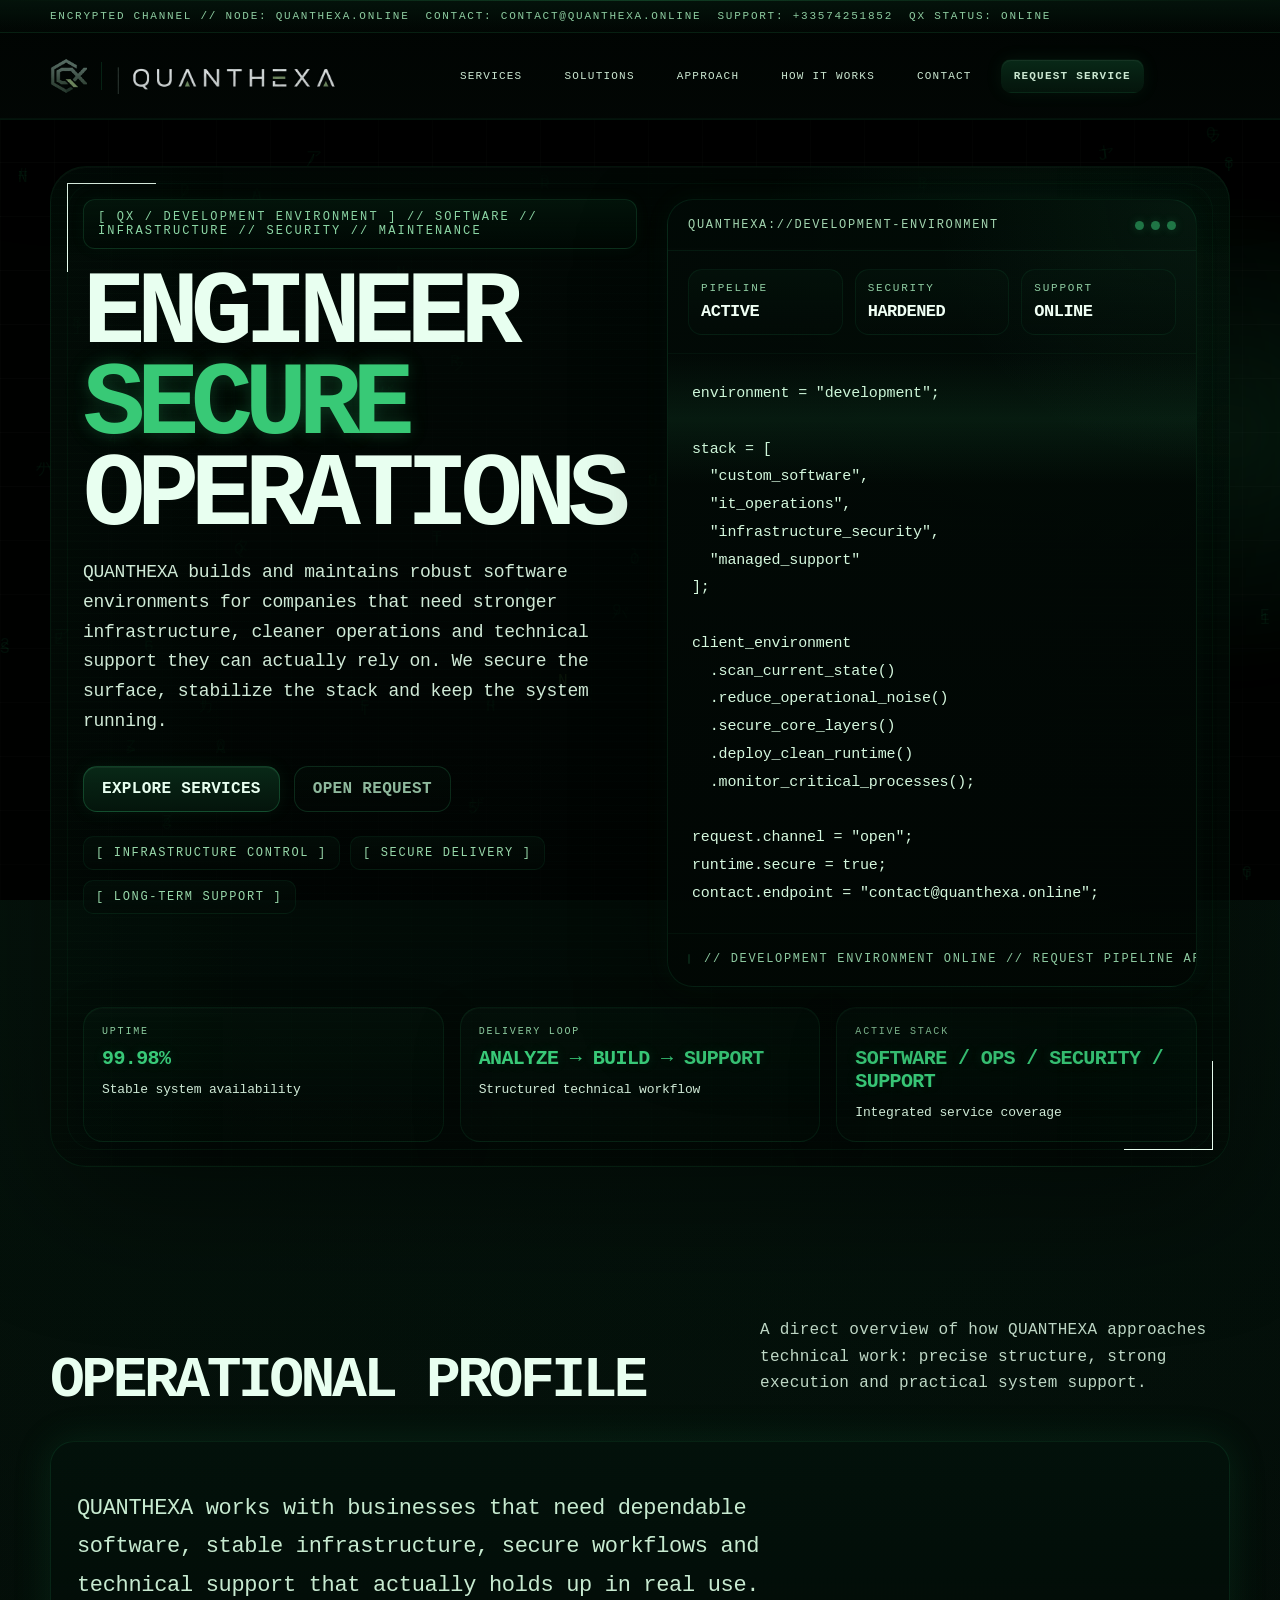
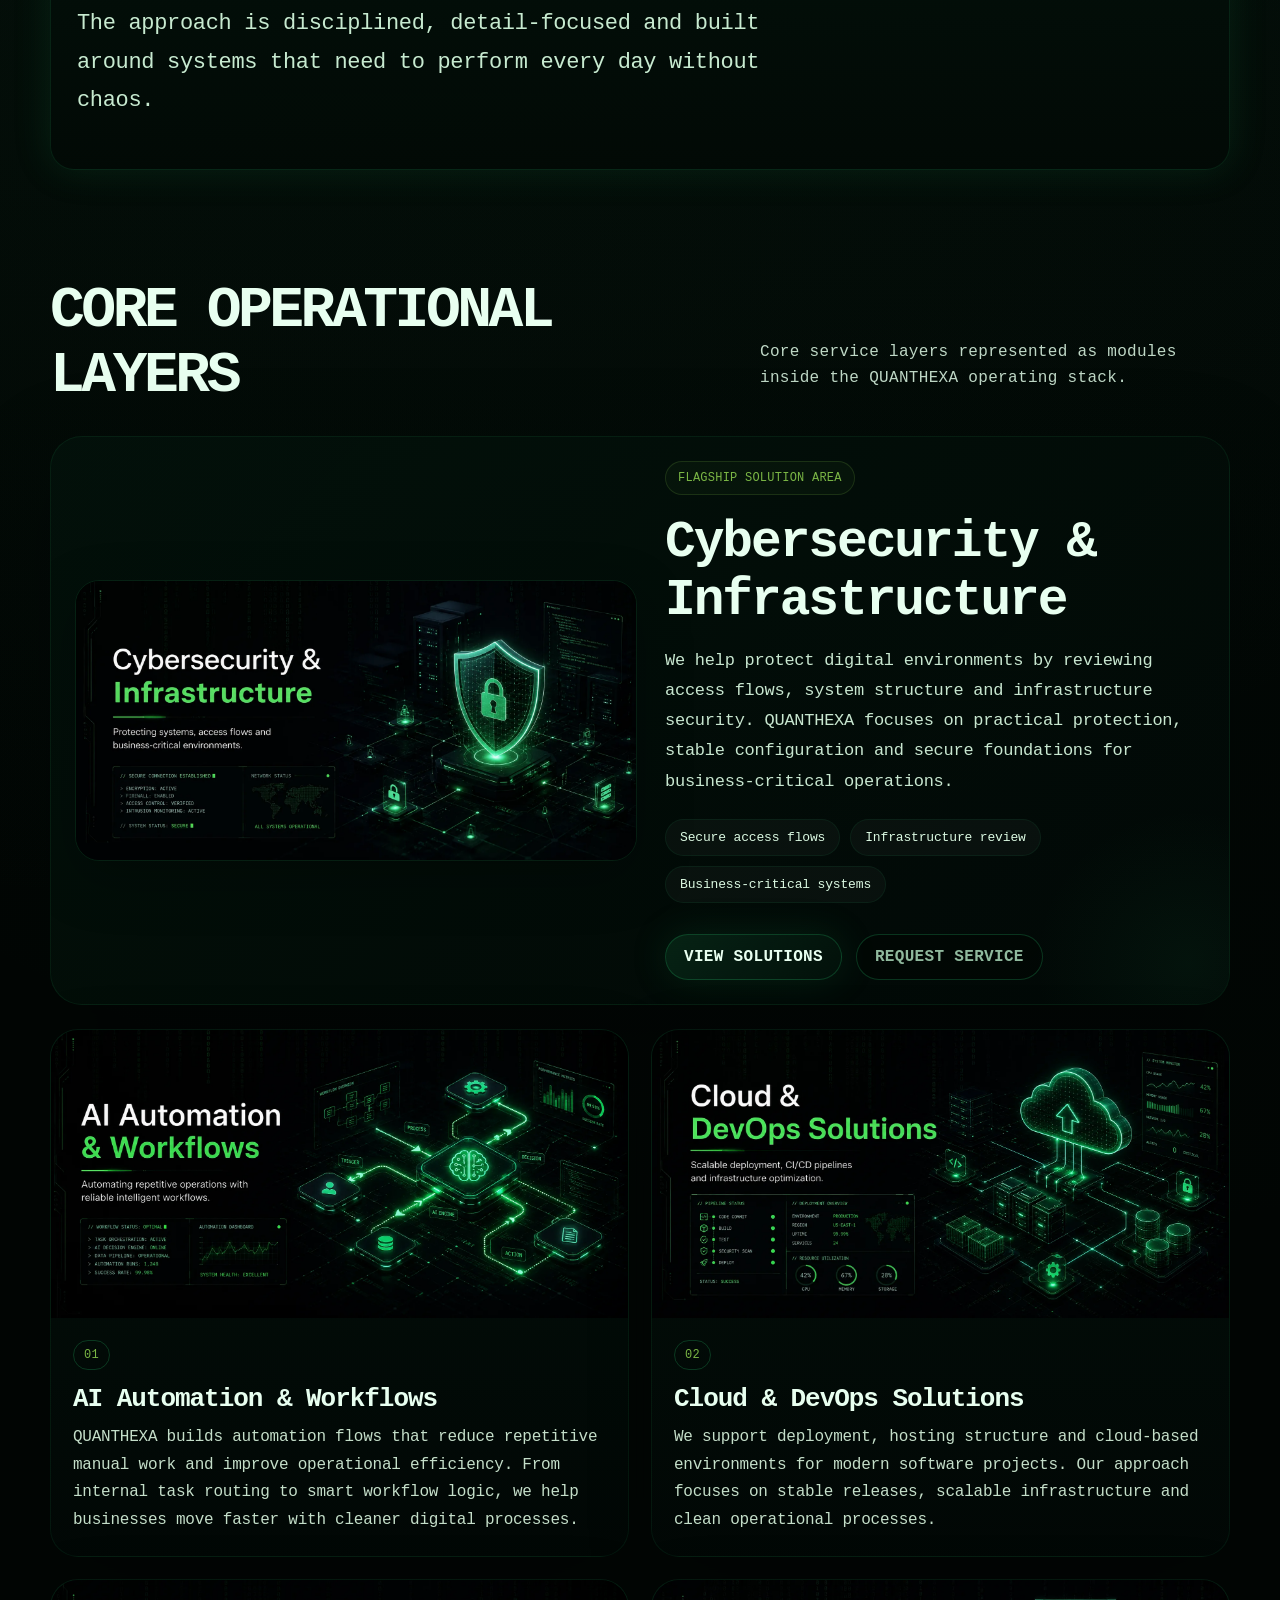
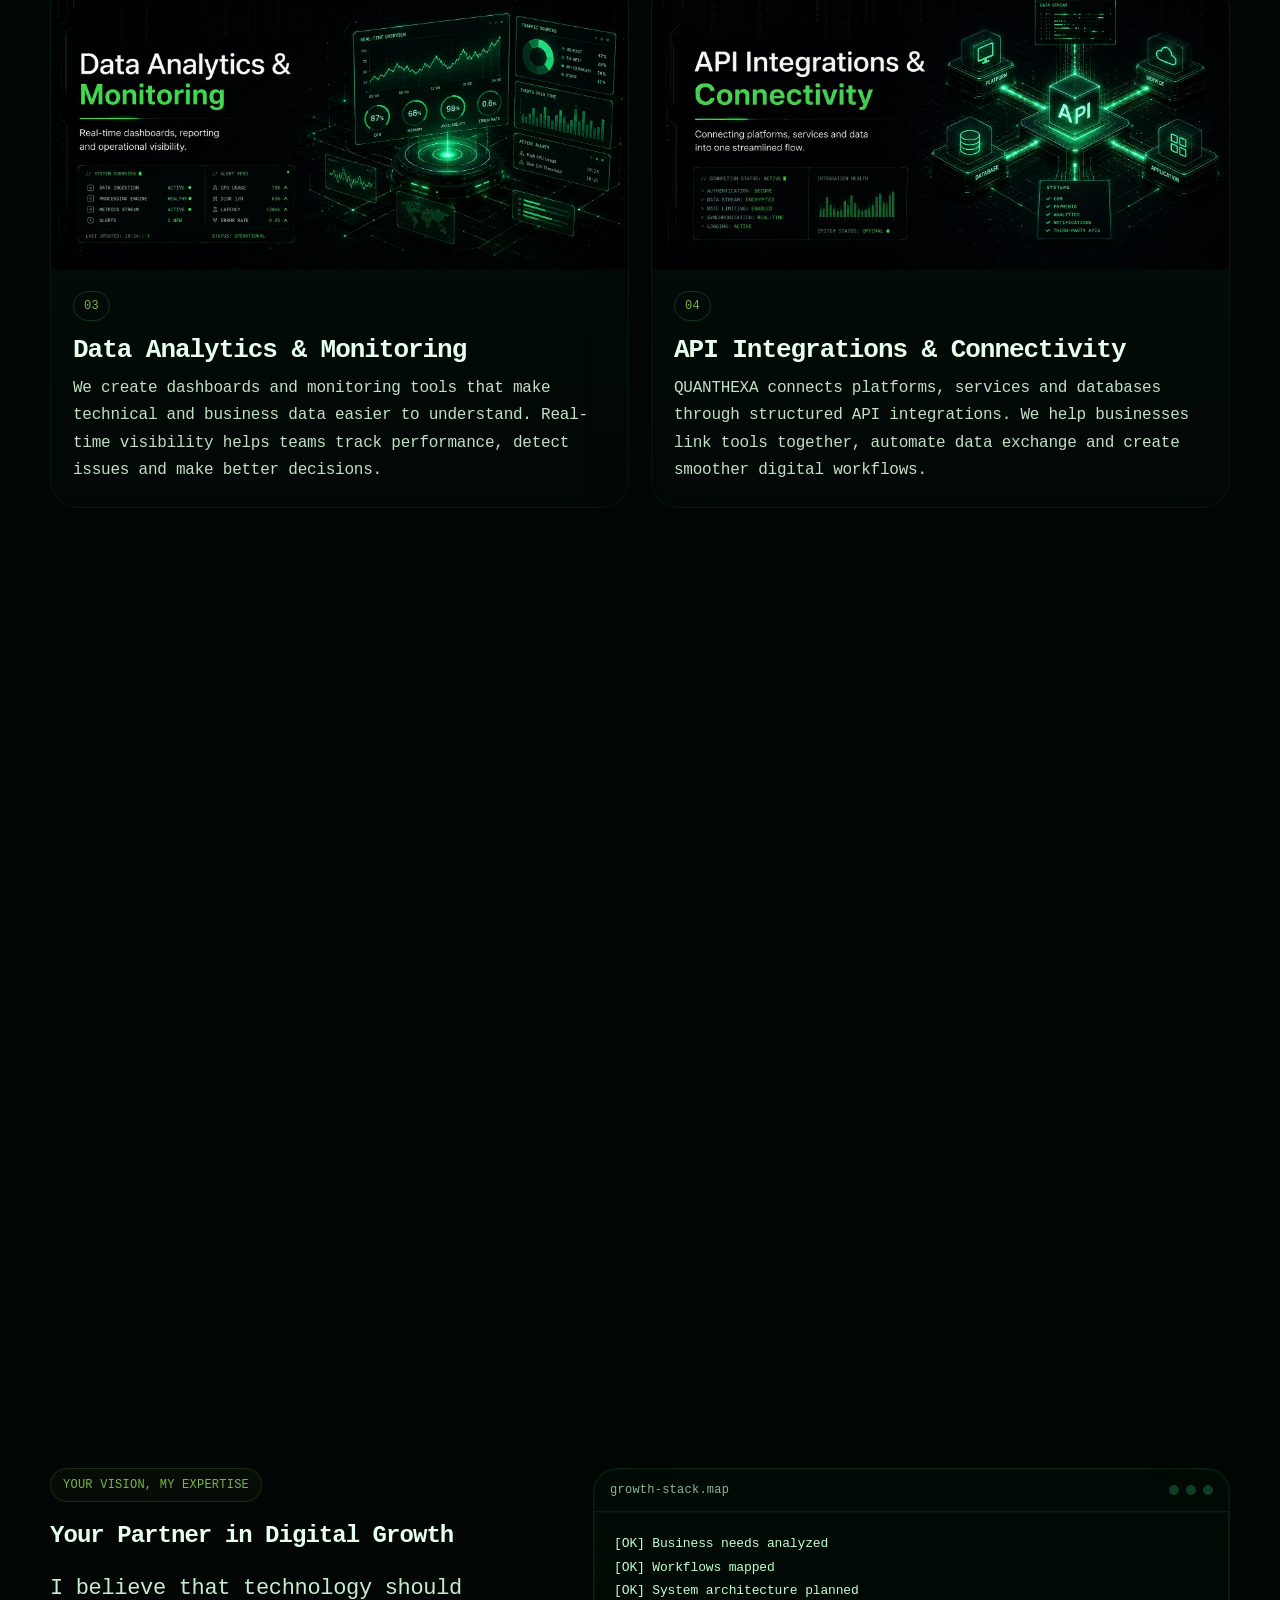
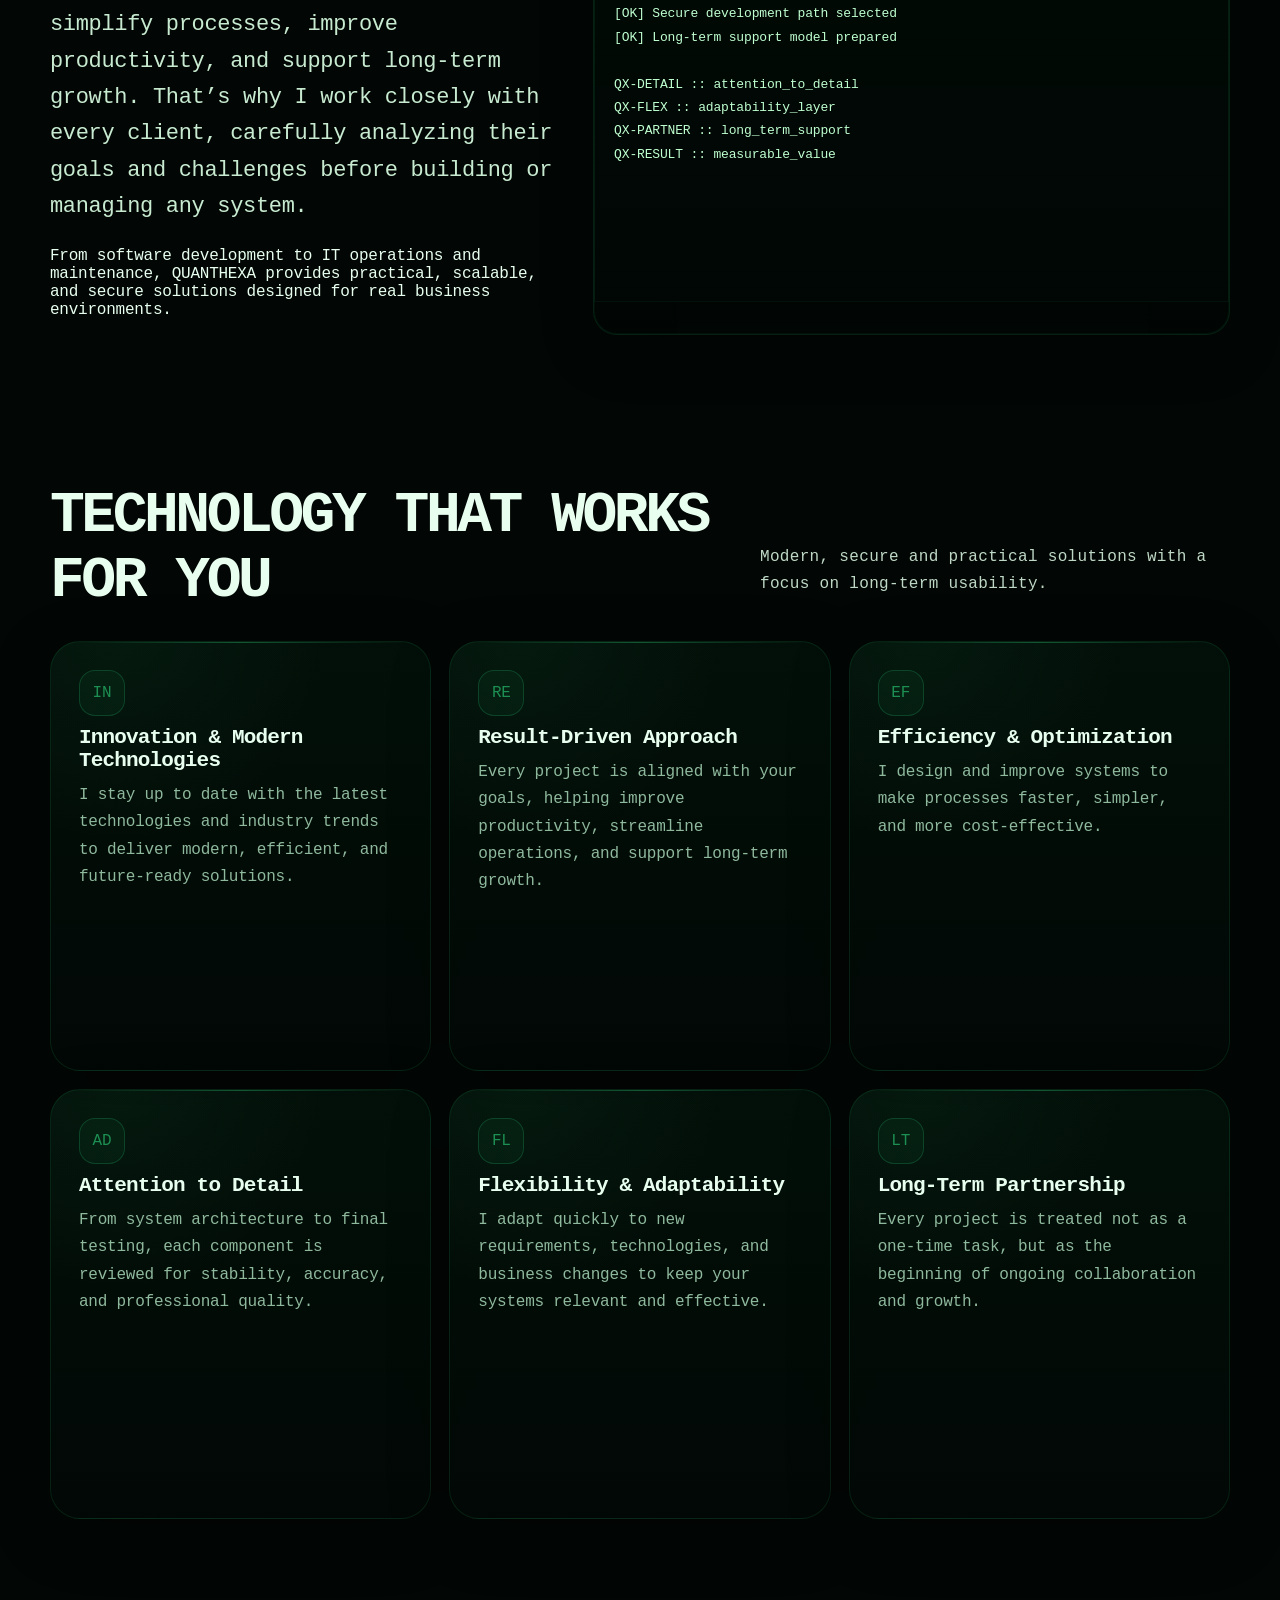
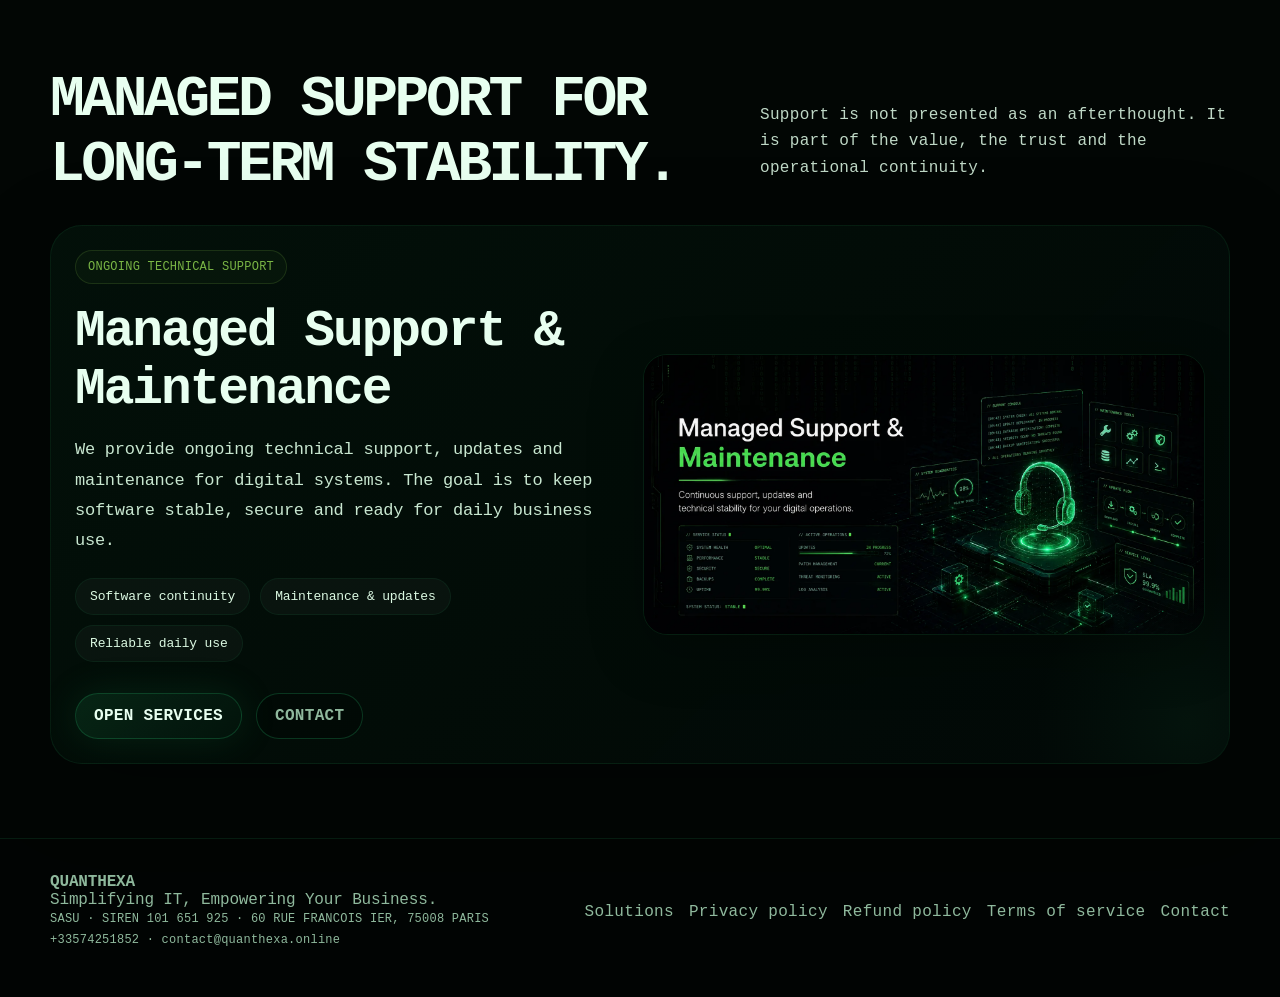
==== commit 4116e9c6: "Add files via upload" ====
--- a/index.html
+++ b/index.html
@@ -7,7 +7,7 @@
 </head>
 <body>
 <div id="qx-preloader" class="qx-preloader" aria-hidden="true"> <div class="qx-loader-shell"> <div class="qx-loader-mark"><span>QX</span></div> <div class="qx-loader-copy"> <div class="qx-loader-kicker">QUANTHEXA DEVELOPMENT CORE</div> <div class="qx-loader-title">Welcome to the development environment</div> <div class="qx-loader-lines"> <span>[OK] Development environment unlocked</span> <span>[OK] Core modules synchronized</span> <span>[OK] Secure session established</span> </div> <div class="qx-loader-bar"><i></i></div> </div> </div>
-</div> <canvas id="matrixCanvas"></canvas> <div class="noise"></div> <div class="glow-orb"></div> <header class="topbar topbar-hq topbar-hq-v3"> <div class="topbar-signal topbar-signal-v3"> <div class="container topbar-signal-inner topbar-signal-inner-v3"> <span>ENCRYPTED CHANNEL // NODE: QUANTHEXA.ONLINE</span> <span>CONTACT: contact@quanthexa.online</span> <span>SUPPORT: +33574251852</span> <span>QX STATUS: ONLINE</span> </div> </div> <div class="container nav nav-hacker nav-hq nav-hq-v3"> <div class="nav-left nav-left-v3"> <a class="brand brand-split" href="index.html"><img class="brand-symbol" src="assets/images/quanthexa-symbol.png" alt="QUANTHEXA logo"><span class="brand-separator" aria-hidden="true"></span><img class="brand-wordmark" src="assets/images/quanthexa-wordmark.png" alt="QUANTHEXA"></a> <div class="nav-status"><span class="status-dot"></span>SECURE NODE ONLINE</div> </div> <nav class="navlinks navlinks-hacker navlinks-hq navlinks-hq-v3"> <a href="services.html">Services</a> <a href="solutions.html">Solutions</a> <a href="cases.html">Approach</a> <a href="process.html">How it works</a> <a href="contact.html">Contact</a> <a class="btn btn-cta-hacker" href="request.html">Request service</a> </nav> <div class="nav-right-ops"> <div class="ops-chip"><small>LATENCY</small><b>12MS</b></div> <div class="ops-chip"><small>THREAT</small><b>LOW</b></div> <div class="ops-chip"><small>MODE</small><b>READY</b></div> </div> <button class="btn secondary hamb">Menu</button> </div> </header> <main> <section class="hero hero-hacker hero-hacker-v4 hero-with-right-console">
+</div> <canvas id="matrixCanvas"></canvas> <div class="noise"></div> <div class="glow-orb"></div> <header class="topbar topbar-hq topbar-hq-v3"> <div class="topbar-signal topbar-signal-v3"> <div class="container topbar-signal-inner topbar-signal-inner-v3"> <span>ENCRYPTED CHANNEL // NODE: QUANTHEXA.ONLINE</span> <span>CONTACT: contact@quanthexa.online</span> <span>SUPPORT: +33574251852</span> <span>QX STATUS: ONLINE</span> </div> </div> <div class="container nav nav-hacker nav-hq nav-hq-v3"> <div class="nav-left nav-left-v3"> <a class="brand brand-split" href="index.html"><img class="brand-symbol" src="assets/images/quanthexa-symbol.png" alt="QUANTHEXA logo"><span class="brand-separator" aria-hidden="true"></span><img class="brand-wordmark" src="assets/images/quanthexa-wordmark.png" alt="QUANTHEXA"></a> </div> <nav class="navlinks navlinks-hacker navlinks-hq navlinks-hq-v3"> <a href="services.html">Services</a> <a href="solutions.html">Solutions</a> <a href="cases.html">Approach</a> <a href="process.html">How it works</a> <a href="contact.html">Contact</a> <a class="btn btn-cta-hacker" href="request.html">Request service</a> </nav> <button class="btn secondary hamb">Menu</button> </div> </header> <main> <section class="hero hero-hacker hero-hacker-v4 hero-with-right-console">
       <div class="container">
         <div class="hq-shell hq-shell-v4 hq-shell-right-console">
           <div class="hq-frame-lines" aria-hidden="true"></div>
--- a/assets/style.css
+++ b/assets/style.css
@@ -1467,3 +1467,69 @@
     padding:18px;
   }
 }
+
+/* Header spacing hotfix: prevent nav items from overlapping */
+.nav.nav-hq-v3,
+.nav.nav-hacker{
+  display:flex;
+  align-items:center;
+  justify-content:space-between;
+  gap:28px;
+  overflow:visible;
+}
+
+.nav-left.nav-left-v3,
+.nav-left{
+  flex:0 0 auto;
+  min-width:0;
+}
+
+/* Removed the status pill from the header because it was colliding with menu links on normal laptop widths */
+.nav-status{
+  display:none !important;
+}
+
+.navlinks.navlinks-hq-v3,
+.navlinks.navlinks-hacker,
+.navlinks{
+  flex:1 1 auto;
+  min-width:0;
+  display:flex;
+  align-items:center;
+  justify-content:center;
+  gap:18px;
+  white-space:nowrap;
+}
+
+.navlinks.navlinks-hq-v3 a,
+.navlinks.navlinks-hacker a{
+  flex:0 0 auto;
+  padding-left:12px;
+  padding-right:12px;
+  letter-spacing:.11em;
+  line-height:1.15;
+}
+
+.nav-right-ops{
+  flex:0 0 auto;
+  margin-left:0;
+}
+
+@media(max-width:1320px){
+  .nav-right-ops{display:none!important}
+  .nav.nav-hq-v3,.nav.nav-hacker{gap:24px}
+  .navlinks.navlinks-hq-v3,.navlinks.navlinks-hacker,.navlinks{gap:16px}
+}
+
+@media(max-width:1080px){
+  .brand-wordmark{height:22px}
+  .brand-symbol{height:32px}
+  .navlinks.navlinks-hq-v3 a,
+  .navlinks.navlinks-hacker a{font-size:10px;letter-spacing:.09em;padding-left:9px;padding-right:9px}
+  .navlinks.navlinks-hq-v3,.navlinks.navlinks-hacker,.navlinks{gap:10px}
+}
+
+@media(max-width:860px){
+  .navlinks{display:none}
+  .mobile-open .navlinks{display:flex;white-space:normal}
+}
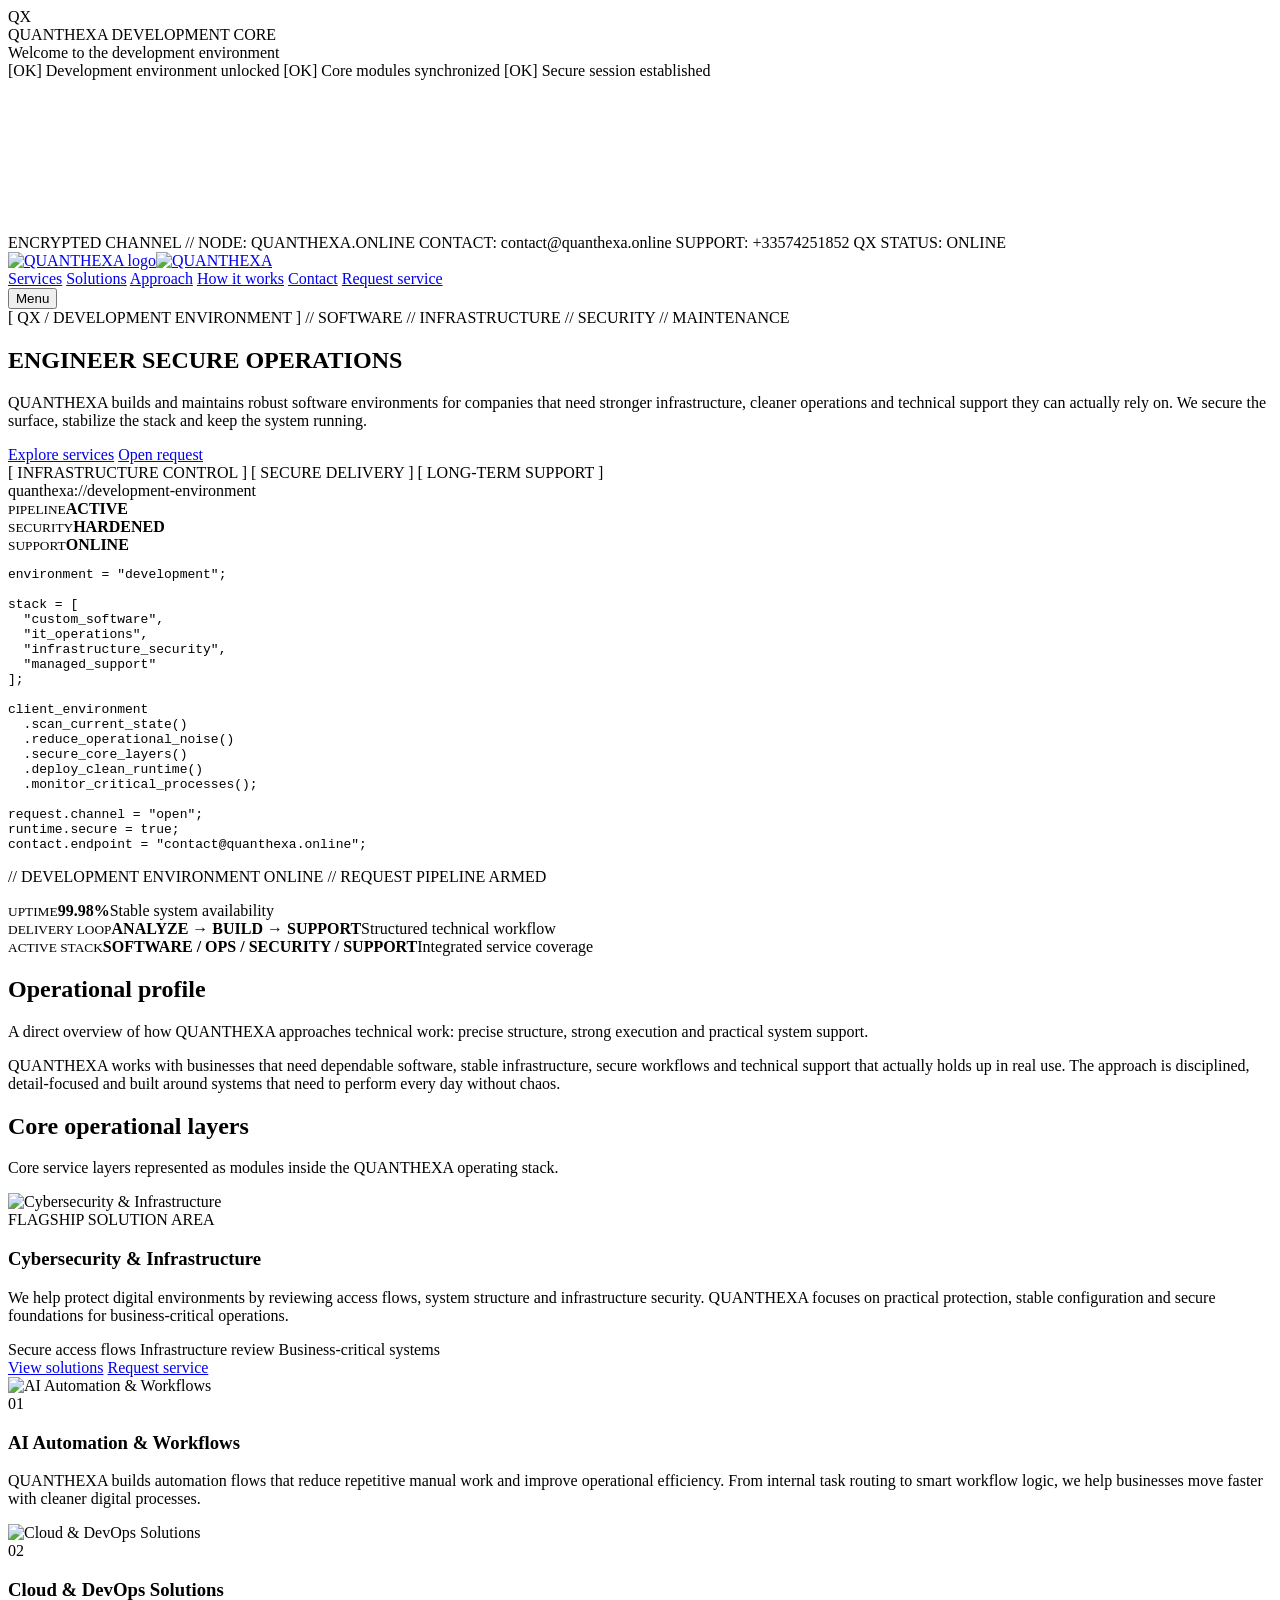
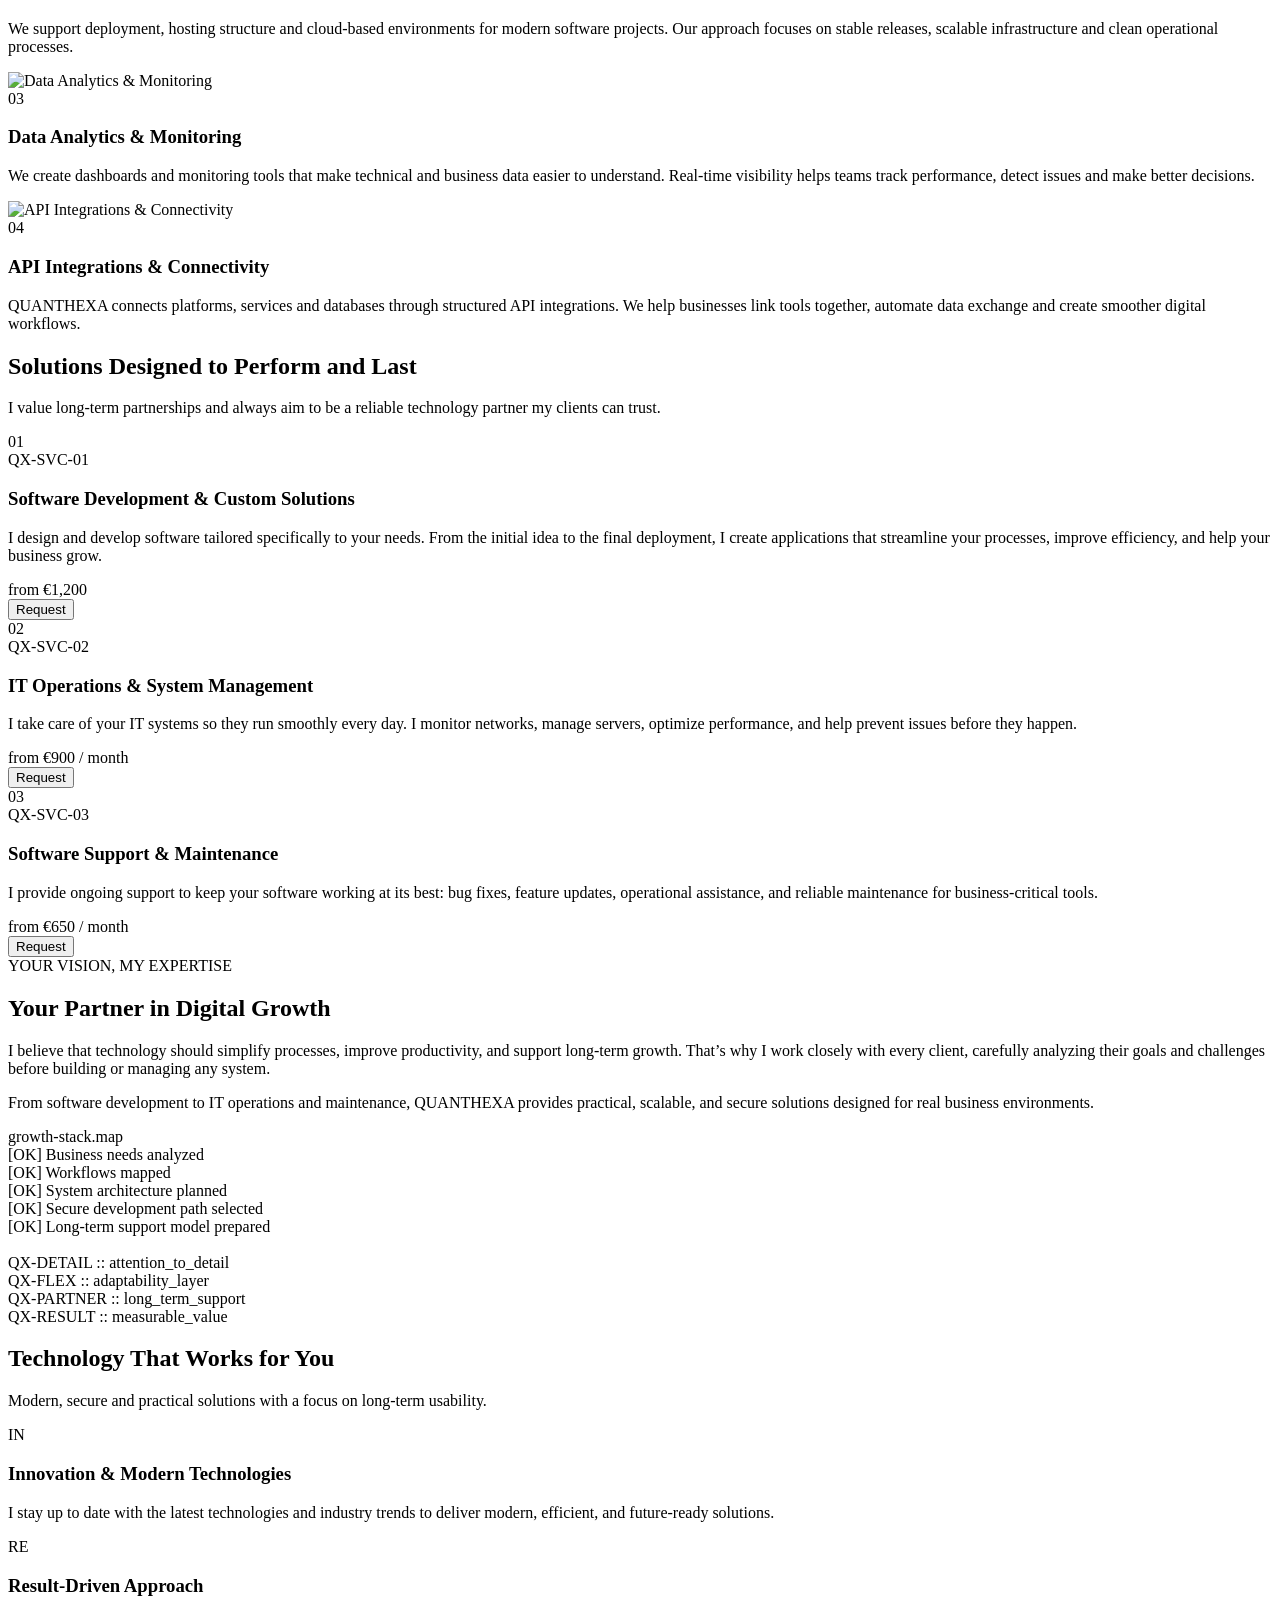
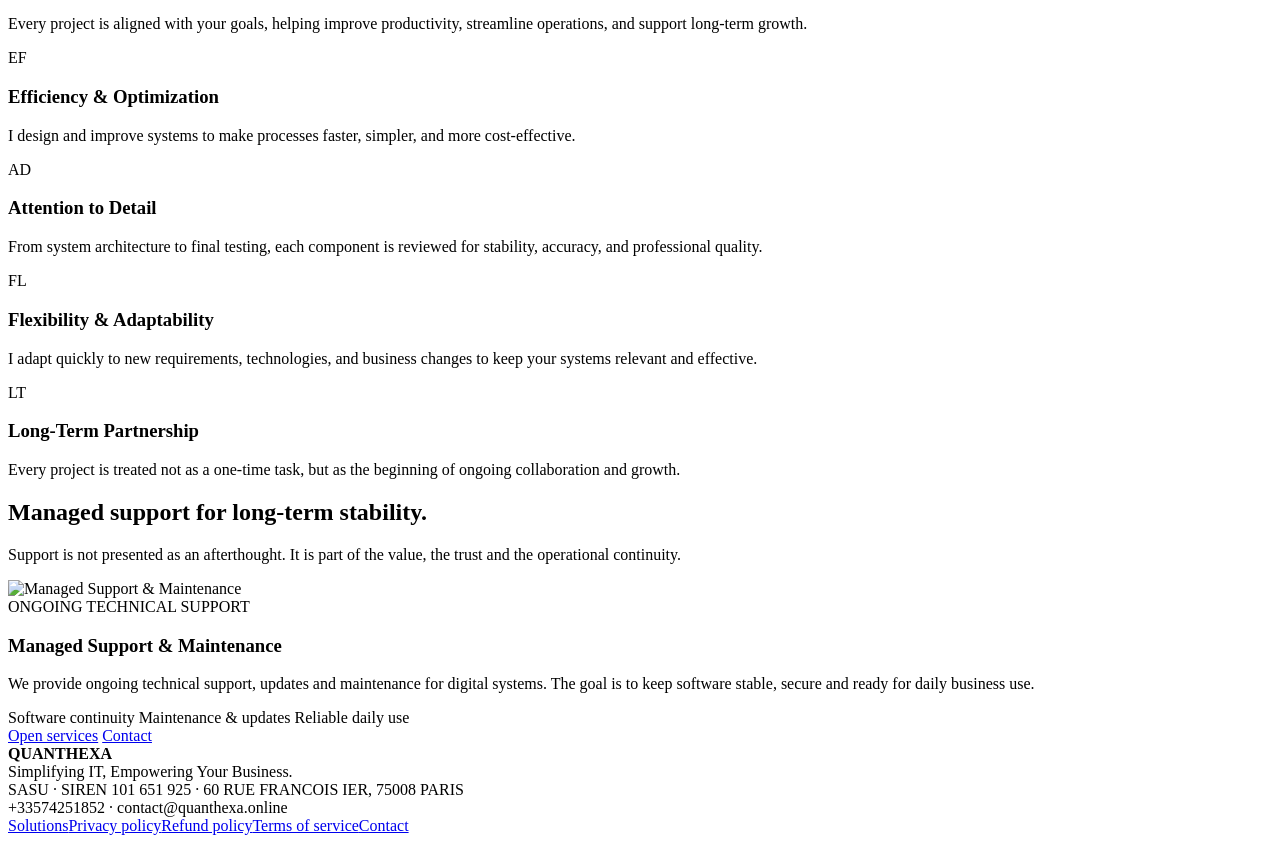
==== commit 4a12a658: "Add files via upload" ====
--- a/index.html
+++ b/index.html
@@ -7,19 +7,19 @@
 </head>
 <body>
 <div id="qx-preloader" class="qx-preloader" aria-hidden="true"> <div class="qx-loader-shell"> <div class="qx-loader-mark"><span>QX</span></div> <div class="qx-loader-copy"> <div class="qx-loader-kicker">QUANTHEXA DEVELOPMENT CORE</div> <div class="qx-loader-title">Welcome to the development environment</div> <div class="qx-loader-lines"> <span>[OK] Development environment unlocked</span> <span>[OK] Core modules synchronized</span> <span>[OK] Secure session established</span> </div> <div class="qx-loader-bar"><i></i></div> </div> </div>
-</div> <canvas id="matrixCanvas"></canvas> <div class="noise"></div> <div class="glow-orb"></div> <header class="topbar topbar-hq topbar-hq-v3"> <div class="topbar-signal topbar-signal-v3"> <div class="container topbar-signal-inner topbar-signal-inner-v3"> <span>ENCRYPTED CHANNEL // NODE: QUANTHEXA.ONLINE</span> <span>CONTACT: contact@quanthexa.online</span> <span>SUPPORT: +33574251852</span> <span>QX STATUS: ONLINE</span> </div> </div> <div class="container nav nav-hacker nav-hq nav-hq-v3"> <div class="nav-left nav-left-v3"> <a class="brand brand-split" href="index.html"><img class="brand-symbol" src="assets/images/quanthexa-symbol.png" alt="QUANTHEXA logo"><span class="brand-separator" aria-hidden="true"></span><img class="brand-wordmark" src="assets/images/quanthexa-wordmark.png" alt="QUANTHEXA"></a> </div> <nav class="navlinks navlinks-hacker navlinks-hq navlinks-hq-v3"> <a href="services.html">Services</a> <a href="solutions.html">Solutions</a> <a href="cases.html">Approach</a> <a href="process.html">How it works</a> <a href="contact.html">Contact</a> <a class="btn btn-cta-hacker" href="request.html">Request service</a> </nav> <button class="btn secondary hamb">Menu</button> </div> </header> <main> <section class="hero hero-hacker hero-hacker-v4 hero-with-right-console">
+</div> <canvas id="matrixCanvas"></canvas> <div class="noise"></div> <div class="glow-orb"></div> <header class="topbar topbar-hq topbar-hq-v3"> <div class="topbar-signal topbar-signal-v3"> <div class="container topbar-signal-inner topbar-signal-inner-v3"> <span>ENCRYPTED CHANNEL // NODE: QUANTHEXA.ONLINE</span> <span>CONTACT: <span data-site-email>contact@quanthexa.online</span></span> <span>SUPPORT: <span data-site-phone>+33574251852</span></span> <span>QX STATUS: ONLINE</span> </div> </div> <div class="container nav nav-hacker nav-hq nav-hq-v3"> <div class="nav-left nav-left-v3"> <a class="brand brand-split" href="index.html"><img class="brand-symbol" src="assets/images/quanthexa-symbol.png" alt="QUANTHEXA logo"><span class="brand-separator" aria-hidden="true"></span><img class="brand-wordmark" src="assets/images/quanthexa-wordmark.png" alt="QUANTHEXA"></a> </div> <nav class="navlinks navlinks-hacker navlinks-hq navlinks-hq-v3"> <a href="services.html">Services</a> <a href="solutions.html">Solutions</a> <a href="cases.html">Approach</a> <a href="process.html">How it works</a> <a href="contact.html">Contact</a> <a class="btn btn-cta-hacker" href="request.html">Request service</a> </nav> <button class="btn secondary hamb">Menu</button> </div> </header> <main> <section class="hero hero-hacker hero-hacker-v4 hero-with-right-console">
       <div class="container">
         <div class="hq-shell hq-shell-v4 hq-shell-right-console">
           <div class="hq-frame-lines" aria-hidden="true"></div>
           <div class="hq-grid hq-grid-right-console">
             <div class="hq-copy reveal">
-              <div class="hacker-kicker">[ QX / DEVELOPMENT ENVIRONMENT ] // SOFTWARE // INFRASTRUCTURE // SECURITY // MAINTENANCE</div>
+              <div class="hacker-kicker" data-hero-kicker>[ QX / DEVELOPMENT ENVIRONMENT ] // SOFTWARE // INFRASTRUCTURE // SECURITY // MAINTENANCE</div>
               <h1 class="hq-title hq-title-v4">
-                <span>ENGINEER</span>
-                <span class="accent-line">SECURE</span>
-                <span>OPERATIONS</span>
+                <span data-hero-line-1>ENGINEER</span>
+                <span class="accent-line" data-hero-line-2>SECURE</span>
+                <span data-hero-line-3>OPERATIONS</span>
               </h1>
-              <p class="lead hq-lead">QUANTHEXA builds and maintains robust software environments for companies that need stronger infrastructure, cleaner operations and technical support they can actually rely on. We secure the surface, stabilize the stack and keep the system running.</p>
+              <p class="lead hq-lead" data-hero-subtitle>QUANTHEXA builds and maintains robust software environments for companies that need stronger infrastructure, cleaner operations and technical support they can actually rely on. We secure the surface, stabilize the stack and keep the system running.</p>
               <div class="hero-actions hacker-actions">
                 <a class="btn btn-cta-hacker" href="services.html">Explore services</a>
                 <a class="btn secondary btn-outline-hacker" href="request.html">Open request</a>
@@ -80,6 +80,17 @@
           </div>
         </div>
       </div>
-    </section> <section class="section"> <div class="container"> <div class="section-title reveal"> <h2>Operational profile</h2> <p>A direct overview of how QUANTHEXA approaches technical work: precise structure, strong execution and practical system support.</p> </div> <div class="panel reveal"> <p class="lead">QUANTHEXA works with businesses that need dependable software, stable infrastructure, secure workflows and technical support that actually holds up in real use. The approach is disciplined, detail-focused and built around systems that need to perform every day without chaos.</p> </div> </div> </section> <section class="section home-visual-section"> <div class="container"> <div class="section-title reveal"> <h2>Core operational layers</h2> <p>Core service layers represented as modules inside the QUANTHEXA operating stack.</p> </div> <div class="home-feature reveal"> <div class="home-feature-media"> <img src="assets/images/cybersecurity-infrastructure.webp" alt="Cybersecurity & Infrastructure" loading="lazy"> </div> <div class="home-feature-copy"> <span class="eyebrow">FLAGSHIP SOLUTION AREA</span> <h3>Cybersecurity & Infrastructure</h3> <p>We help protect digital environments by reviewing access flows, system structure and infrastructure security. QUANTHEXA focuses on practical protection, stable configuration and secure foundations for business-critical operations.</p> <div class="feature-pills"> <span>Secure access flows</span> <span>Infrastructure review</span> <span>Business-critical systems</span> </div> <div class="hero-actions"> <a class="btn" href="solutions.html">View solutions</a> <a class="btn secondary" href="request.html">Request service</a> </div> </div> </div> <div class="home-visual-grid"> <article class="home-visual-card reveal"> <img src="assets/images/ai-automation-workflows.webp" alt="AI Automation & Workflows" loading="lazy"> <div> <span class="badge">01</span> <h3>AI Automation & Workflows</h3> <p>QUANTHEXA builds automation flows that reduce repetitive manual work and improve operational efficiency. From internal task routing to smart workflow logic, we help businesses move faster with cleaner digital processes.</p> </div> </article> <article class="home-visual-card reveal"> <img src="assets/images/cloud-devops-solutions.webp" alt="Cloud & DevOps Solutions" loading="lazy"> <div> <span class="badge">02</span> <h3>Cloud & DevOps Solutions</h3> <p>We support deployment, hosting structure and cloud-based environments for modern software projects. Our approach focuses on stable releases, scalable infrastructure and clean operational processes.</p> </div> </article> <article class="home-visual-card reveal"> <img src="assets/images/data-analytics-monitoring.webp" alt="Data Analytics & Monitoring" loading="lazy"> <div> <span class="badge">03</span> <h3>Data Analytics & Monitoring</h3> <p>We create dashboards and monitoring tools that make technical and business data easier to understand. Real-time visibility helps teams track performance, detect issues and make better decisions.</p> </div> </article> <article class="home-visual-card reveal"> <img src="assets/images/api-integrations-connectivity.webp" alt="API Integrations & Connectivity" loading="lazy"> <div> <span class="badge">04</span> <h3>API Integrations & Connectivity</h3> <p>QUANTHEXA connects platforms, services and databases through structured API integrations. We help businesses link tools together, automate data exchange and create smoother digital workflows.</p> </div> </article> </div> </div> </section> <section class="section"> <div class="container"> <div class="section-title reveal"> <h2>Solutions Designed to Perform and Last</h2> <p>I value long-term partnerships and always aim to be a reliable technology partner my clients can trust.</p> </div> <div class="cards"> <div class="card reveal"><div class="icon">01</div><span class="badge">QX-SVC-01</span><h3>Software Development & Custom Solutions</h3><p>I design and develop software tailored specifically to your needs. From the initial idea to the final deployment, I create applications that streamline your processes, improve efficiency, and help your business grow.</p><div class="price">from €1,200</div><button class="btn" data-service="Software Development & Custom Solutions">Request</button></div> <div class="card reveal"><div class="icon">02</div><span class="badge">QX-SVC-02</span><h3>IT Operations & System Management</h3><p>I take care of your IT systems so they run smoothly every day. I monitor networks, manage servers, optimize performance, and help prevent issues before they happen.</p><div class="price">from €900 / month</div><button class="btn" data-service="IT Operations & System Management">Request</button></div> <div class="card reveal"><div class="icon">03</div><span class="badge">QX-SVC-03</span><h3>Software Support & Maintenance</h3><p>I provide ongoing support to keep your software working at its best: bug fixes, feature updates, operational assistance, and reliable maintenance for business-critical tools.</p><div class="price">from €650 / month</div><button class="btn" data-service="Software Support & Maintenance">Request</button></div> </div> </div> </section> <section class="section"> <div class="container split"> <div class="reveal"> <span class="eyebrow">YOUR VISION, MY EXPERTISE</span> <h2>Your Partner in Digital Growth</h2> <p class="lead">I believe that technology should simplify processes, improve productivity, and support long-term growth. That’s why I work closely with every client, carefully analyzing their goals and challenges before building or managing any system.</p> <p>From software development to IT operations and maintenance, QUANTHEXA provides practical, scalable, and secure solutions designed for real business environments.</p> </div> <div class="terminal reveal"> <div class="terminal-head">growth-stack.map <div class="dots"><i></i><i></i><i></i></div></div> <div class="code-window">[OK] Business needs analyzed<br>[OK] Workflows mapped<br>[OK] System architecture planned<br>[OK] Secure development path selected<br>[OK] Long-term support model prepared<br><br>QX-DETAIL :: attention_to_detail<br>QX-FLEX :: adaptability_layer<br>QX-PARTNER :: long_term_support<br>QX-RESULT :: measurable_value</div> </div> </div> </section> <section class="section"> <div class="container"> <div class="section-title reveal"> <h2>Technology That Works for You</h2> <p>Modern, secure and practical solutions with a focus on long-term usability.</p> </div> <div class="cards"> <div class="card reveal"><div class="icon">IN</div><h3>Innovation & Modern Technologies</h3><p>I stay up to date with the latest technologies and industry trends to deliver modern, efficient, and future-ready solutions.</p></div> <div class="card reveal"><div class="icon">RE</div><h3>Result-Driven Approach</h3><p>Every project is aligned with your goals, helping improve productivity, streamline operations, and support long-term growth.</p></div> <div class="card reveal"><div class="icon">EF</div><h3>Efficiency & Optimization</h3><p>I design and improve systems to make processes faster, simpler, and more cost-effective.</p></div> <div class="card reveal"><div class="icon">AD</div><h3>Attention to Detail</h3><p>From system architecture to final testing, each component is reviewed for stability, accuracy, and professional quality.</p></div> <div class="card reveal"><div class="icon">FL</div><h3>Flexibility & Adaptability</h3><p>I adapt quickly to new requirements, technologies, and business changes to keep your systems relevant and effective.</p></div> <div class="card reveal"><div class="icon">LT</div><h3>Long-Term Partnership</h3><p>Every project is treated not as a one-time task, but as the beginning of ongoing collaboration and growth.</p></div> </div> </div> </section> <section class="section"> <div class="container"> <div class="section-title reveal"> <h2>Managed support for long-term stability.</h2> <p>Support is not presented as an afterthought. It is part of the value, the trust and the operational continuity.</p> </div> <div class="home-feature reverse reveal"> <div class="home-feature-media"> <img src="assets/images/managed-support-maintenance.webp" alt="Managed Support & Maintenance" loading="lazy"> </div> <div class="home-feature-copy"> <span class="eyebrow">ONGOING TECHNICAL SUPPORT</span> <h3>Managed Support & Maintenance</h3> <p>We provide ongoing technical support, updates and maintenance for digital systems. The goal is to keep software stable, secure and ready for daily business use.</p> <div class="feature-pills"> <span>Software continuity</span> <span>Maintenance & updates</span> <span>Reliable daily use</span> </div> <div class="hero-actions"> <a class="btn" href="services.html">Open services</a> <a class="btn secondary" href="contact.html">Contact</a> </div> </div> </div> </div> </section> </main> <footer class="footer"> <div class="container footer-grid"> <div><b>QUANTHEXA</b><br>Simplifying IT, Empowering Your Business.<br><span class="micro">SASU · SIREN 101 651 925 · 60 RUE FRANCOIS IER, 75008 PARIS</span><br><span class="micro">+33574251852 · contact@quanthexa.online</span></div> <div class="footer-links"><a href="solutions.html">Solutions</a><a href="privacy.html">Privacy policy</a><a href="refund.html">Refund policy</a><a href="terms.html">Terms of service</a><a href="contact.html">Contact</a></div> </div> </footer> <script src="assets/app.js"></script>
+    </section> <section class="section"> <div class="container"> <div class="section-title reveal"> <h2>Operational profile</h2> <p>A direct overview of how QUANTHEXA approaches technical work: precise structure, strong execution and practical system support.</p> </div> <div class="panel reveal"> <p class="lead">QUANTHEXA works with businesses that need dependable software, stable infrastructure, secure workflows and technical support that actually holds up in real use. The approach is disciplined, detail-focused and built around systems that need to perform every day without chaos.</p> </div> </div> </section> <section class="section home-visual-section"> <div class="container"> <div class="section-title reveal"> <h2>Core operational layers</h2> <p>Core service layers represented as modules inside the QUANTHEXA operating stack.</p> </div> <div class="home-feature reveal"> <div class="home-feature-media"> <img src="assets/images/cybersecurity-infrastructure.webp" alt="Cybersecurity & Infrastructure" loading="lazy"> </div> <div class="home-feature-copy"> <span class="eyebrow">FLAGSHIP SOLUTION AREA</span> <h3>Cybersecurity & Infrastructure</h3> <p>We help protect digital environments by reviewing access flows, system structure and infrastructure security. QUANTHEXA focuses on practical protection, stable configuration and secure foundations for business-critical operations.</p> <div class="feature-pills"> <span>Secure access flows</span> <span>Infrastructure review</span> <span>Business-critical systems</span> </div> <div class="hero-actions"> <a class="btn" href="solutions.html">View solutions</a> <a class="btn secondary" href="request.html">Request service</a> </div> </div> </div> <div class="home-visual-grid"> <article class="home-visual-card reveal"> <img src="assets/images/ai-automation-workflows.webp" alt="AI Automation & Workflows" loading="lazy"> <div> <span class="badge">01</span> <h3>AI Automation & Workflows</h3> <p>QUANTHEXA builds automation flows that reduce repetitive manual work and improve operational efficiency. From internal task routing to smart workflow logic, we help businesses move faster with cleaner digital processes.</p> </div> </article> <article class="home-visual-card reveal"> <img src="assets/images/cloud-devops-solutions.webp" alt="Cloud & DevOps Solutions" loading="lazy"> <div> <span class="badge">02</span> <h3>Cloud & DevOps Solutions</h3> <p>We support deployment, hosting structure and cloud-based environments for modern software projects. Our approach focuses on stable releases, scalable infrastructure and clean operational processes.</p> </div> </article> <article class="home-visual-card reveal"> <img src="assets/images/data-analytics-monitoring.webp" alt="Data Analytics & Monitoring" loading="lazy"> <div> <span class="badge">03</span> <h3>Data Analytics & Monitoring</h3> <p>We create dashboards and monitoring tools that make technical and business data easier to understand. Real-time visibility helps teams track performance, detect issues and make better decisions.</p> </div> </article> <article class="home-visual-card reveal"> <img src="assets/images/api-integrations-connectivity.webp" alt="API Integrations & Connectivity" loading="lazy"> <div> <span class="badge">04</span> <h3>API Integrations & Connectivity</h3> <p>QUANTHEXA connects platforms, services and databases through structured API integrations. We help businesses link tools together, automate data exchange and create smoother digital workflows.</p> </div> </article> </div> </div> </section> <section class="section"> <div class="container"> <div class="section-title reveal"> <h2>Solutions Designed to Perform and Last</h2> <p>I value long-term partnerships and always aim to be a reliable technology partner my clients can trust.</p> </div> <div class="cards"> <div class="card reveal"><div class="icon">01</div><span class="badge">QX-SVC-01</span><h3>Software Development & Custom Solutions</h3><p>I design and develop software tailored specifically to your needs. From the initial idea to the final deployment, I create applications that streamline your processes, improve efficiency, and help your business grow.</p><div class="price">from €1,200</div><button class="btn" data-service="Software Development & Custom Solutions">Request</button></div> <div class="card reveal"><div class="icon">02</div><span class="badge">QX-SVC-02</span><h3>IT Operations & System Management</h3><p>I take care of your IT systems so they run smoothly every day. I monitor networks, manage servers, optimize performance, and help prevent issues before they happen.</p><div class="price">from €900 / month</div><button class="btn" data-service="IT Operations & System Management">Request</button></div> <div class="card reveal"><div class="icon">03</div><span class="badge">QX-SVC-03</span><h3>Software Support & Maintenance</h3><p>I provide ongoing support to keep your software working at its best: bug fixes, feature updates, operational assistance, and reliable maintenance for business-critical tools.</p><div class="price">from €650 / month</div><button class="btn" data-service="Software Support & Maintenance">Request</button></div> </div> </div> </section> <section class="section"> <div class="container split"> <div class="reveal"> <span class="eyebrow">YOUR VISION, MY EXPERTISE</span> <h2>Your Partner in Digital Growth</h2> <p class="lead">I believe that technology should simplify processes, improve productivity, and support long-term growth. That’s why I work closely with every client, carefully analyzing their goals and challenges before building or managing any system.</p> <p>From software development to IT operations and maintenance, QUANTHEXA provides practical, scalable, and secure solutions designed for real business environments.</p> </div> <div class="terminal reveal"> <div class="terminal-head">growth-stack.map <div class="dots"><i></i><i></i><i></i></div></div> <div class="code-window">[OK] Business needs analyzed<br>[OK] Workflows mapped<br>[OK] System architecture planned<br>[OK] Secure development path selected<br>[OK] Long-term support model prepared<br><br>QX-DETAIL :: attention_to_detail<br>QX-FLEX :: adaptability_layer<br>QX-PARTNER :: long_term_support<br>QX-RESULT :: measurable_value</div> </div> </div> </section> <section class="section"> <div class="container"> <div class="section-title reveal"> <h2>Technology That Works for You</h2> <p>Modern, secure and practical solutions with a focus on long-term usability.</p> </div> <div class="cards"> <div class="card reveal"><div class="icon">IN</div><h3>Innovation & Modern Technologies</h3><p>I stay up to date with the latest technologies and industry trends to deliver modern, efficient, and future-ready solutions.</p></div> <div class="card reveal"><div class="icon">RE</div><h3>Result-Driven Approach</h3><p>Every project is aligned with your goals, helping improve productivity, streamline operations, and support long-term growth.</p></div> <div class="card reveal"><div class="icon">EF</div><h3>Efficiency & Optimization</h3><p>I design and improve systems to make processes faster, simpler, and more cost-effective.</p></div> <div class="card reveal"><div class="icon">AD</div><h3>Attention to Detail</h3><p>From system architecture to final testing, each component is reviewed for stability, accuracy, and professional quality.</p></div> <div class="card reveal"><div class="icon">FL</div><h3>Flexibility & Adaptability</h3><p>I adapt quickly to new requirements, technologies, and business changes to keep your systems relevant and effective.</p></div> <div class="card reveal"><div class="icon">LT</div><h3>Long-Term Partnership</h3><p>Every project is treated not as a one-time task, but as the beginning of ongoing collaboration and growth.</p></div> </div> </div> </section> <section class="section"> <div class="container"> <div class="section-title reveal"> <h2>Managed support for long-term stability.</h2> <p>Support is not presented as an afterthought. It is part of the value, the trust and the operational continuity.</p> </div> <div class="home-feature reverse reveal"> <div class="home-feature-media"> <img src="assets/images/managed-support-maintenance.webp" alt="Managed Support & Maintenance" loading="lazy"> </div> <div class="home-feature-copy"> <span class="eyebrow">ONGOING TECHNICAL SUPPORT</span> <h3>Managed Support & Maintenance</h3> <p>We provide ongoing technical support, updates and maintenance for digital systems. The goal is to keep software stable, secure and ready for daily business use.</p> <div class="feature-pills"> <span>Software continuity</span> <span>Maintenance & updates</span> <span>Reliable daily use</span> </div> <div class="hero-actions"> <a class="btn" href="services.html">Open services</a> <a class="btn secondary" href="contact.html">Contact</a> </div> </div> </div> </div> </section> </main> <footer class="footer"> <div class="container footer-grid"> <div><b>QUANTHEXA</b><br>Simplifying IT, Empowering Your Business.<br><span class="micro">SASU · SIREN <span data-site-siren>101 651 925</span> · <span data-site-address>60 RUE FRANCOIS IER, 75008 PARIS</span></span><br><span class="micro"><span data-site-phone>+33574251852</span> · <span data-site-email>contact@quanthexa.online</span></span></div> <div class="footer-links"><a href="solutions.html">Solutions</a><a href="privacy.html">Privacy policy</a><a href="refund.html">Refund policy</a><a href="terms.html">Terms of service</a><a href="contact.html">Contact</a></div> </div> </footer> <script src="assets/app.js"></script>
+<script src="https://identity.netlify.com/v1/netlify-identity-widget.js"></script>
+<script>
+  if (window.netlifyIdentity) {
+    window.netlifyIdentity.on("init", user => {
+      if (!user) {
+        window.netlifyIdentity.on("login", () => { document.location.href = "/admin/"; });
+      }
+    });
+  }
+</script>
+<script src="assets/content-loader.js"></script>
 </body>
 </html>
